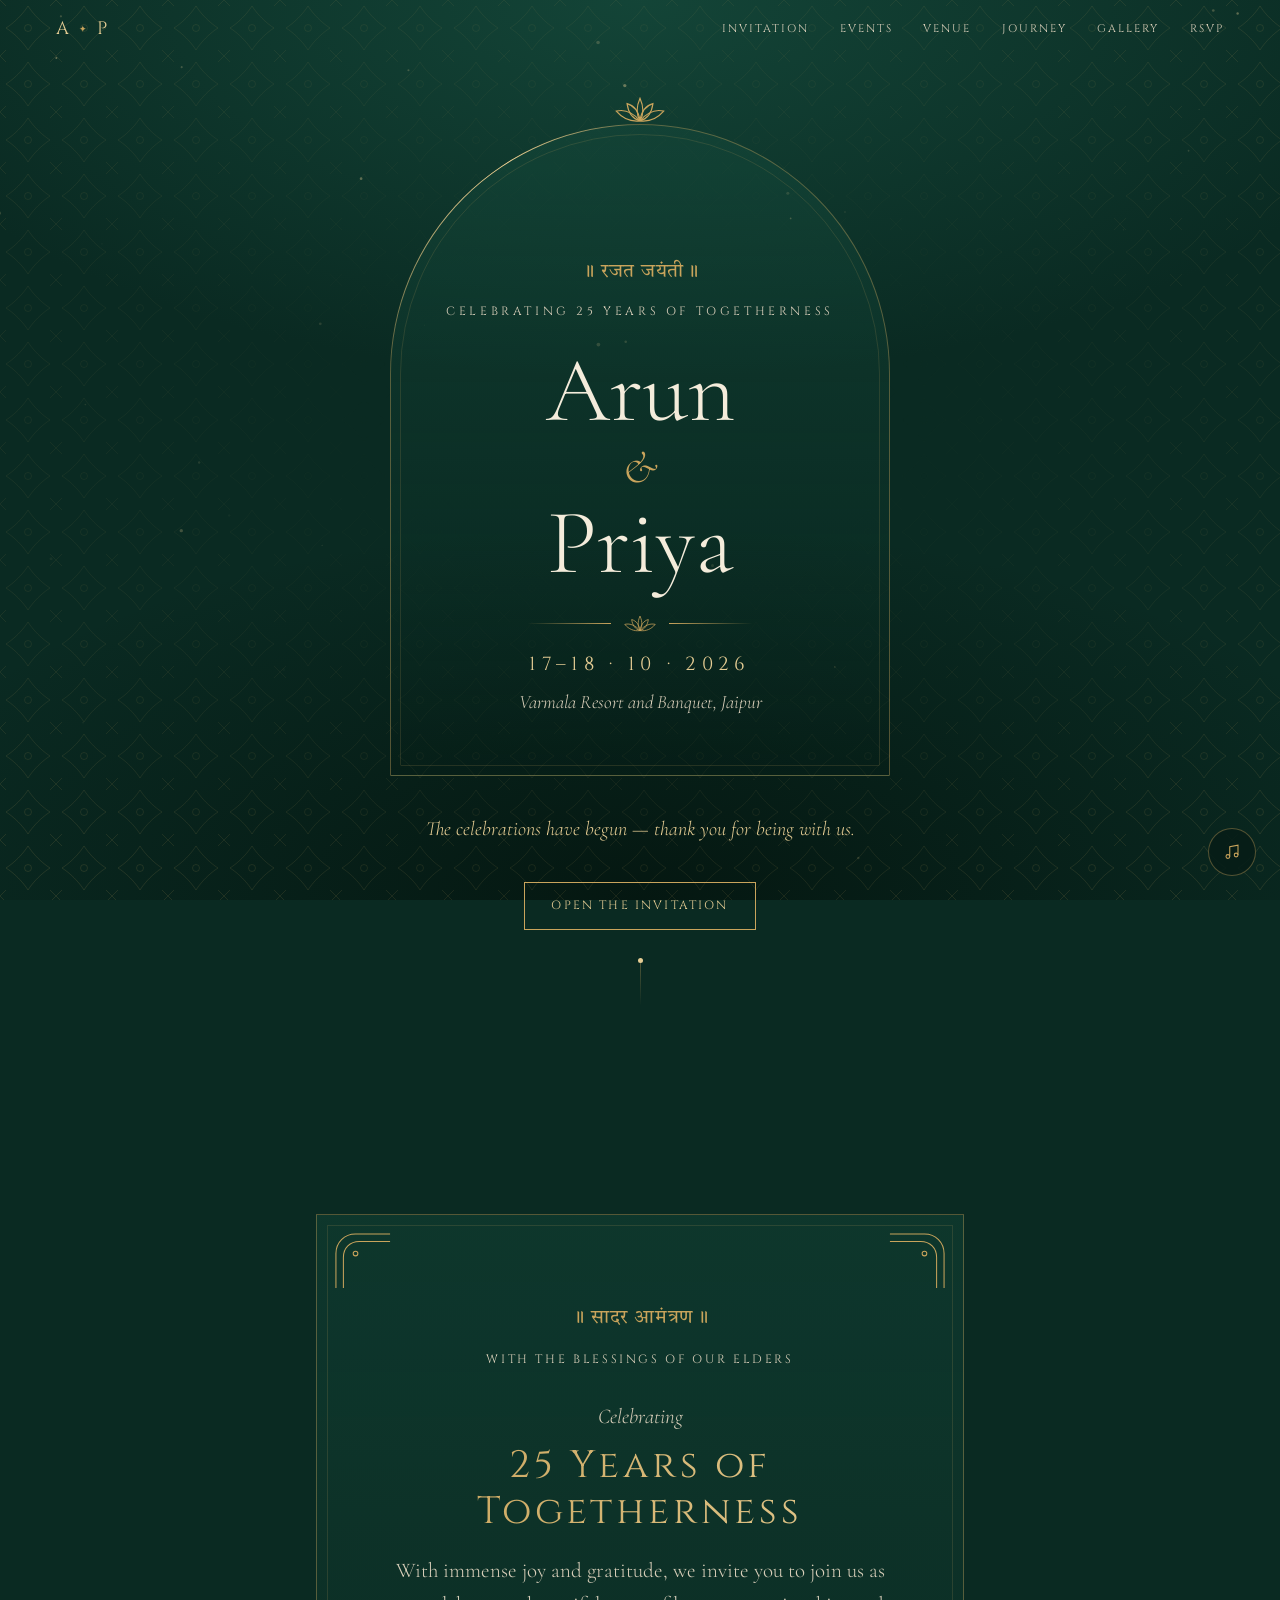
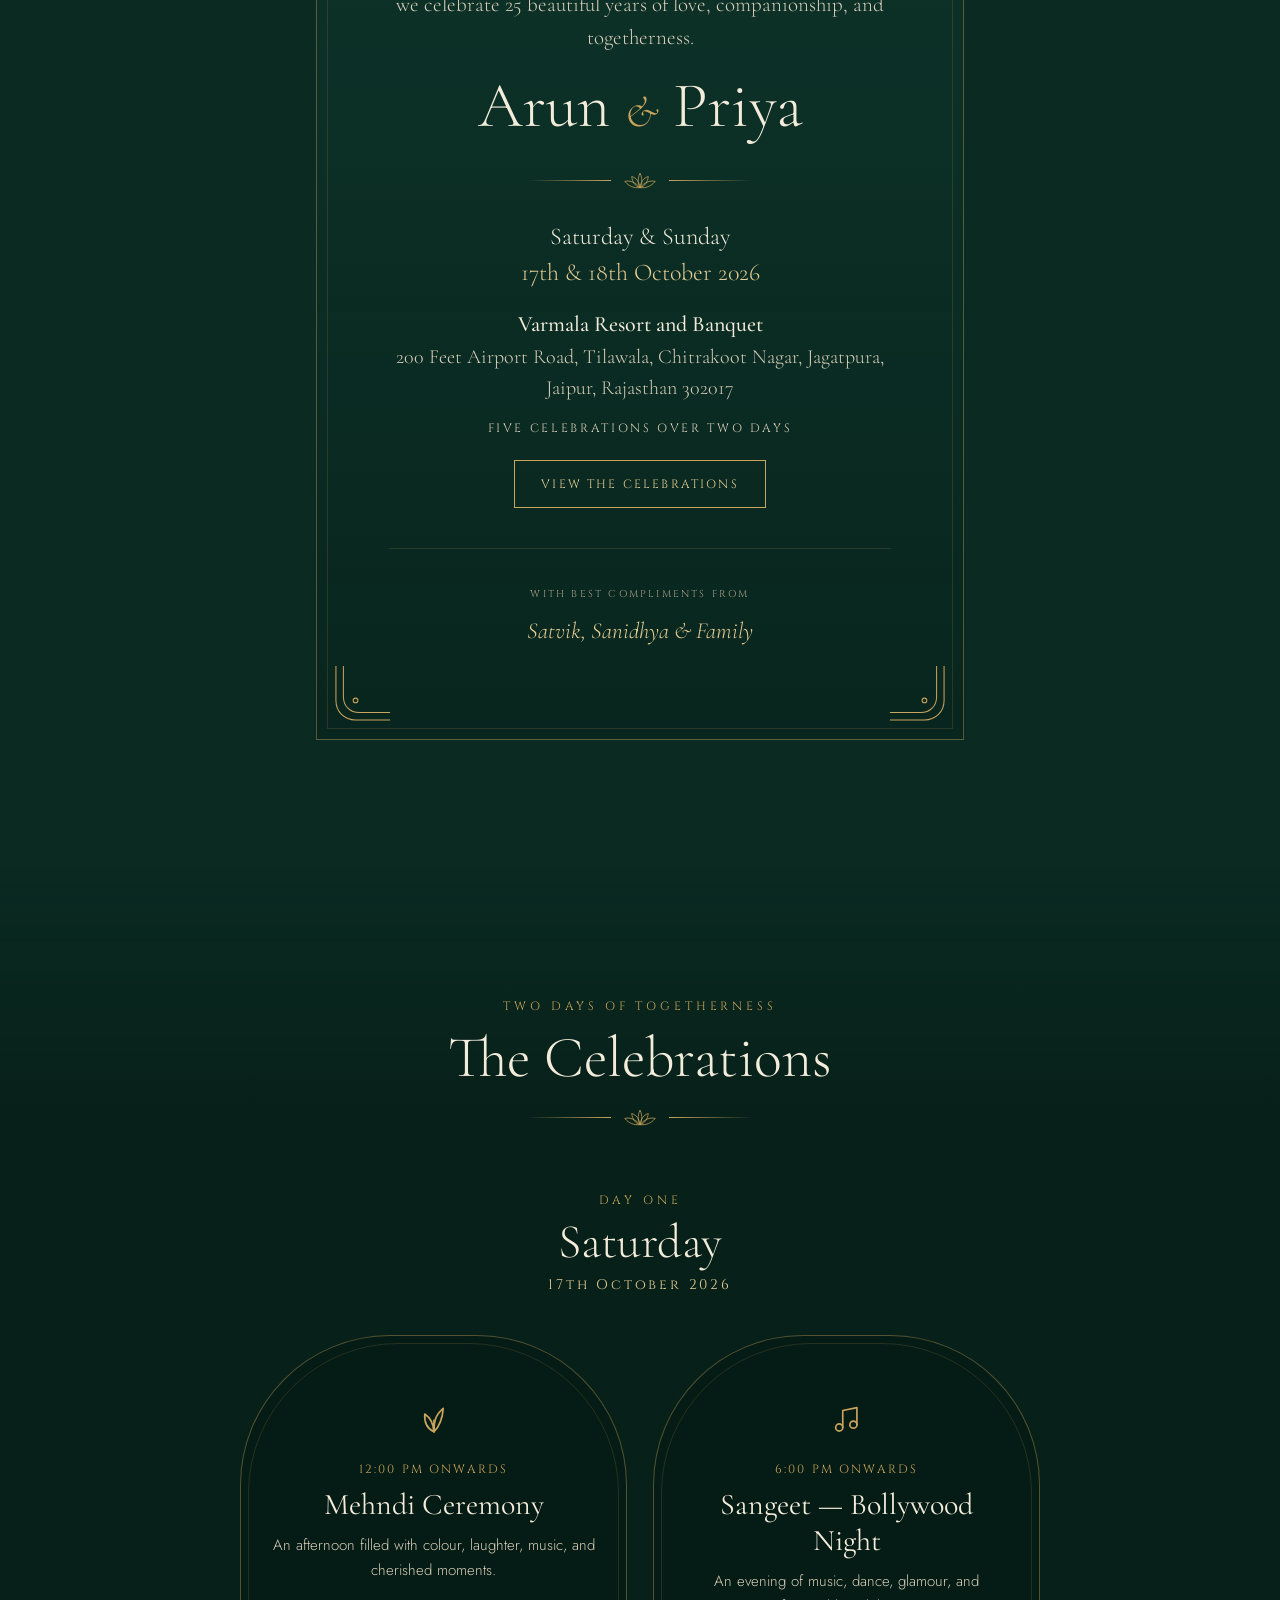
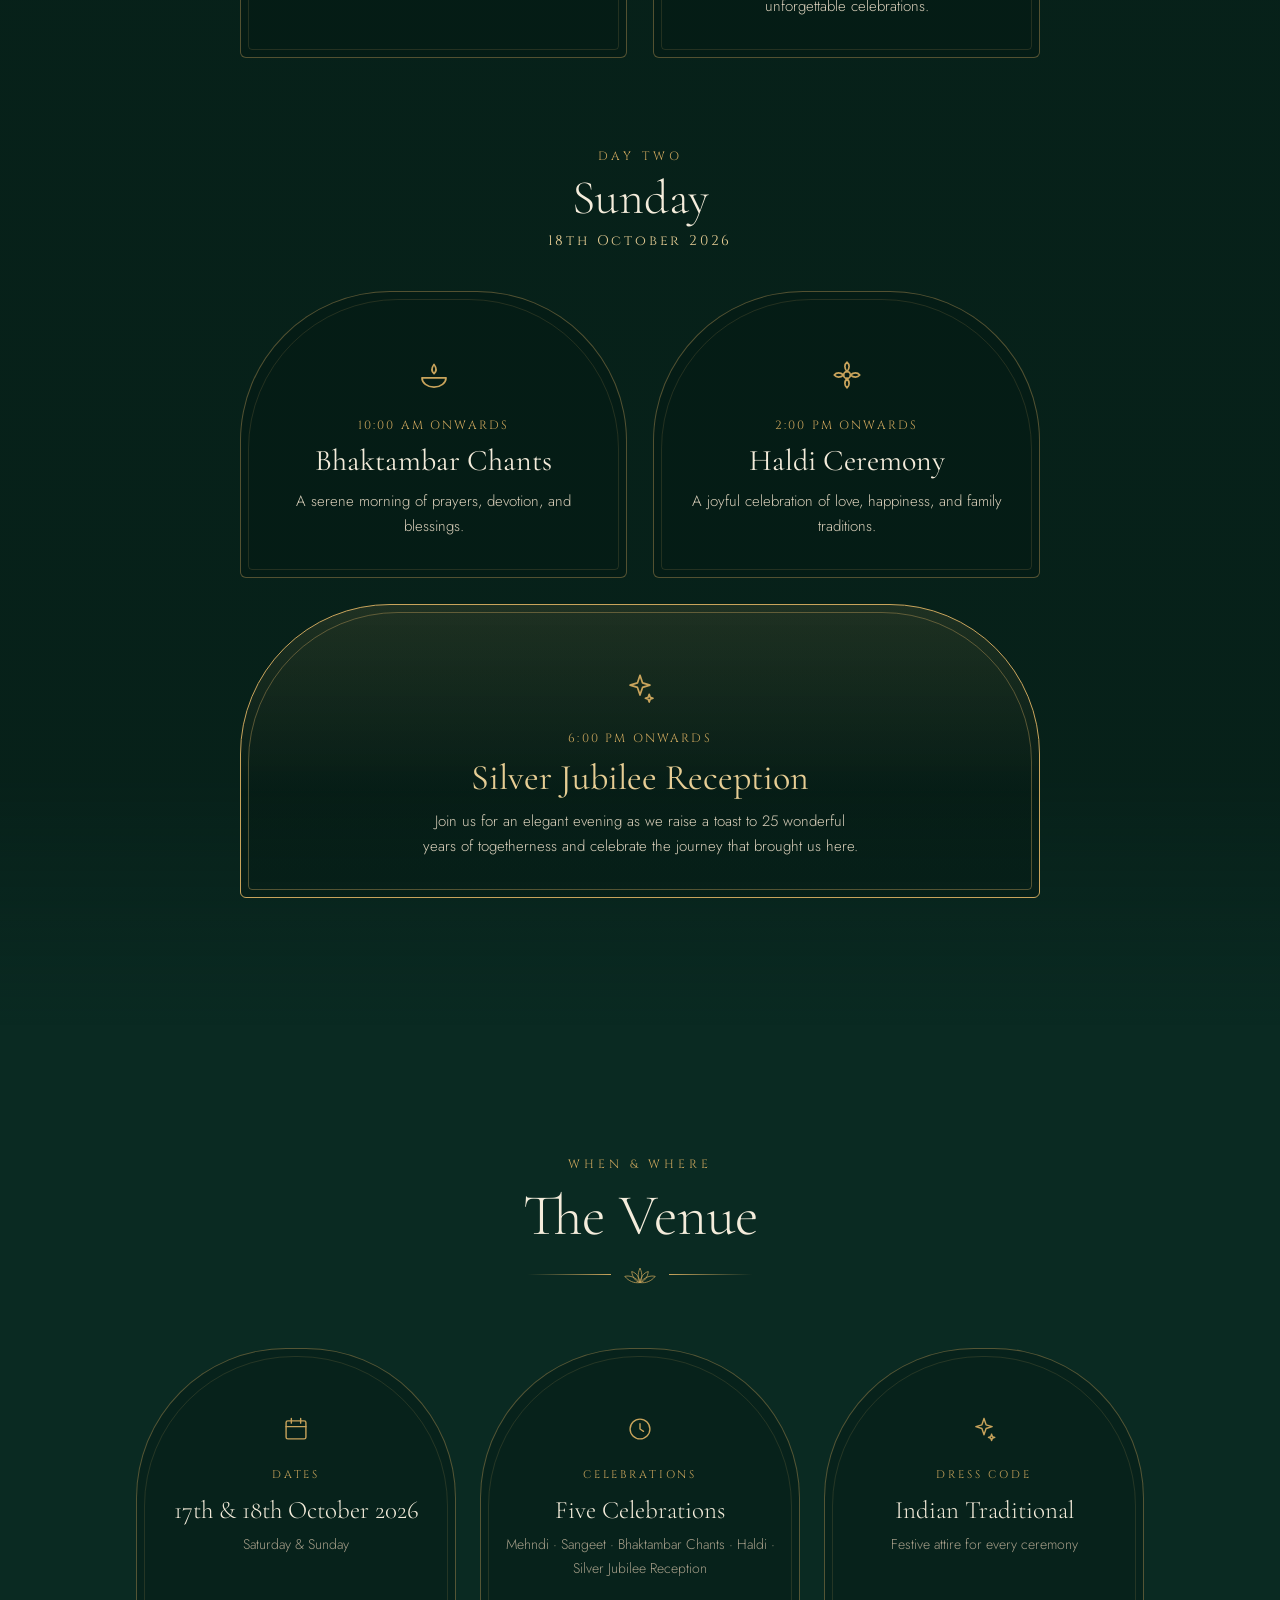
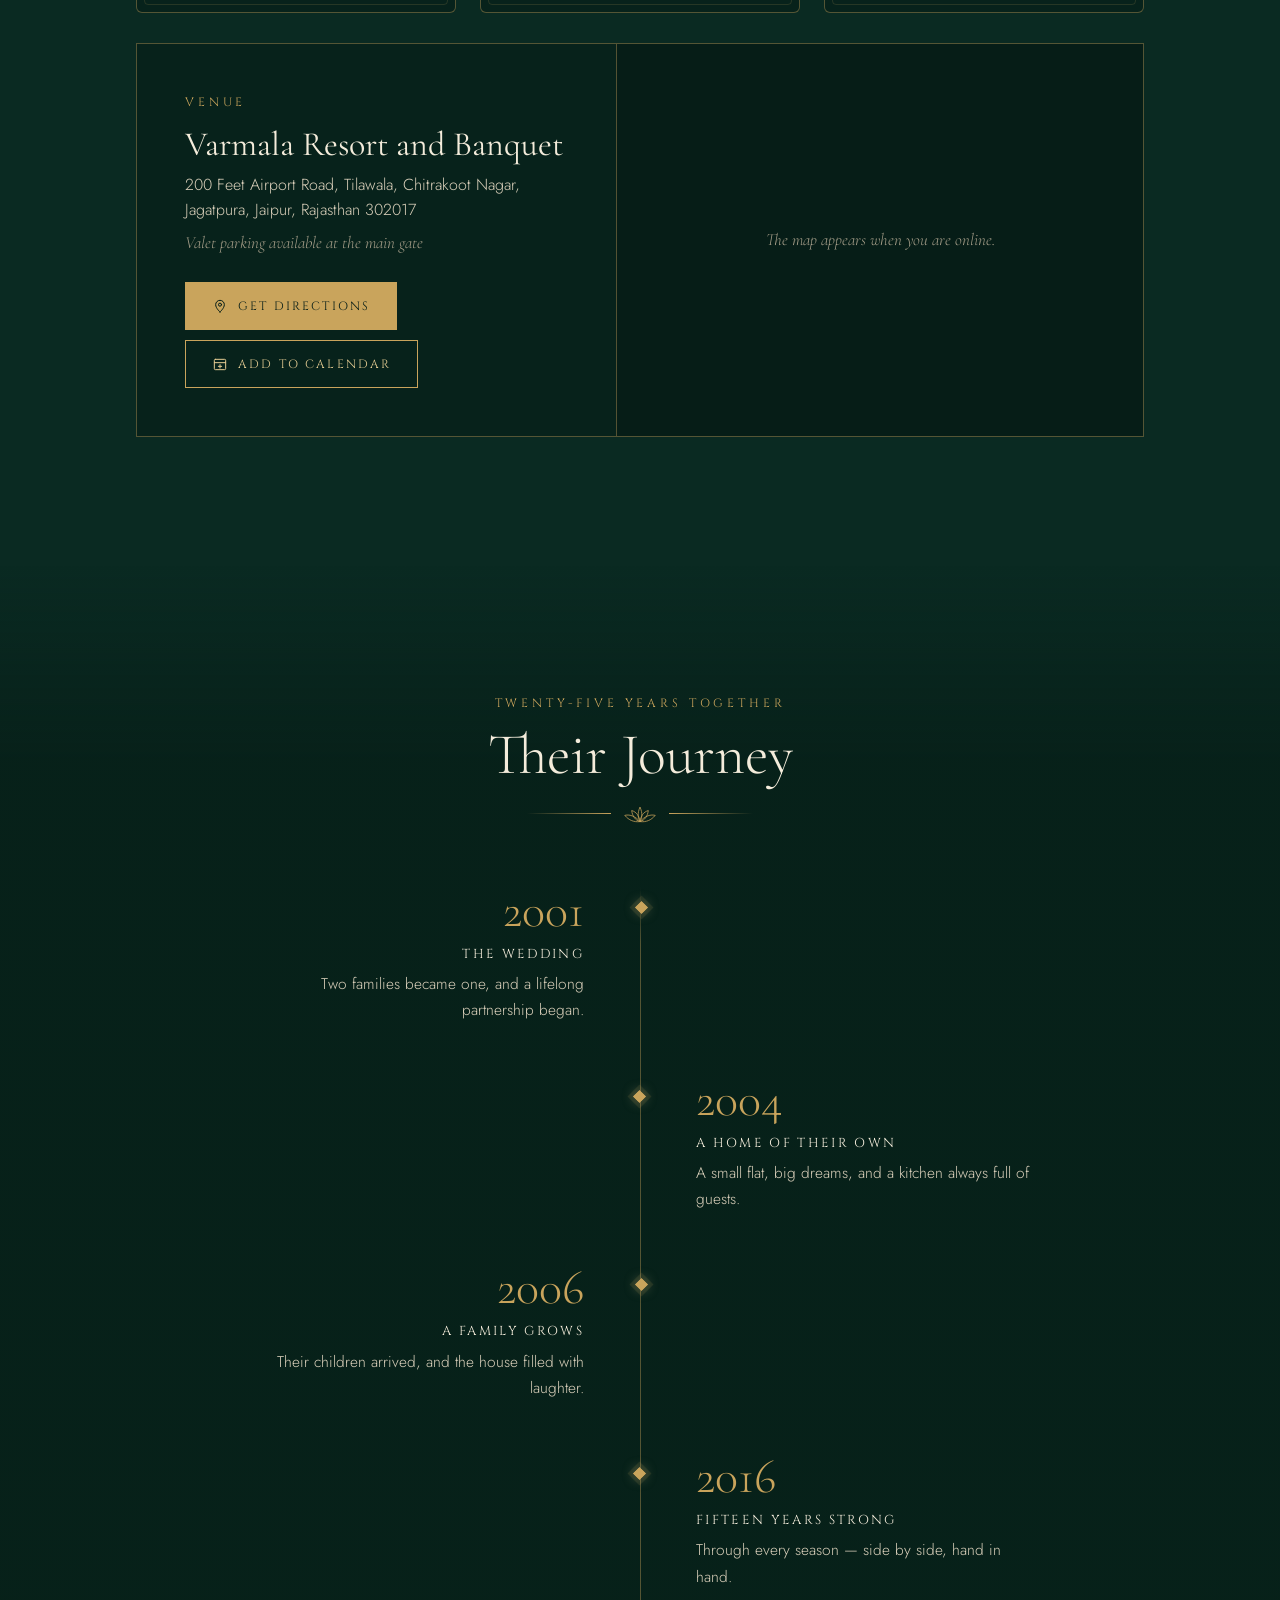
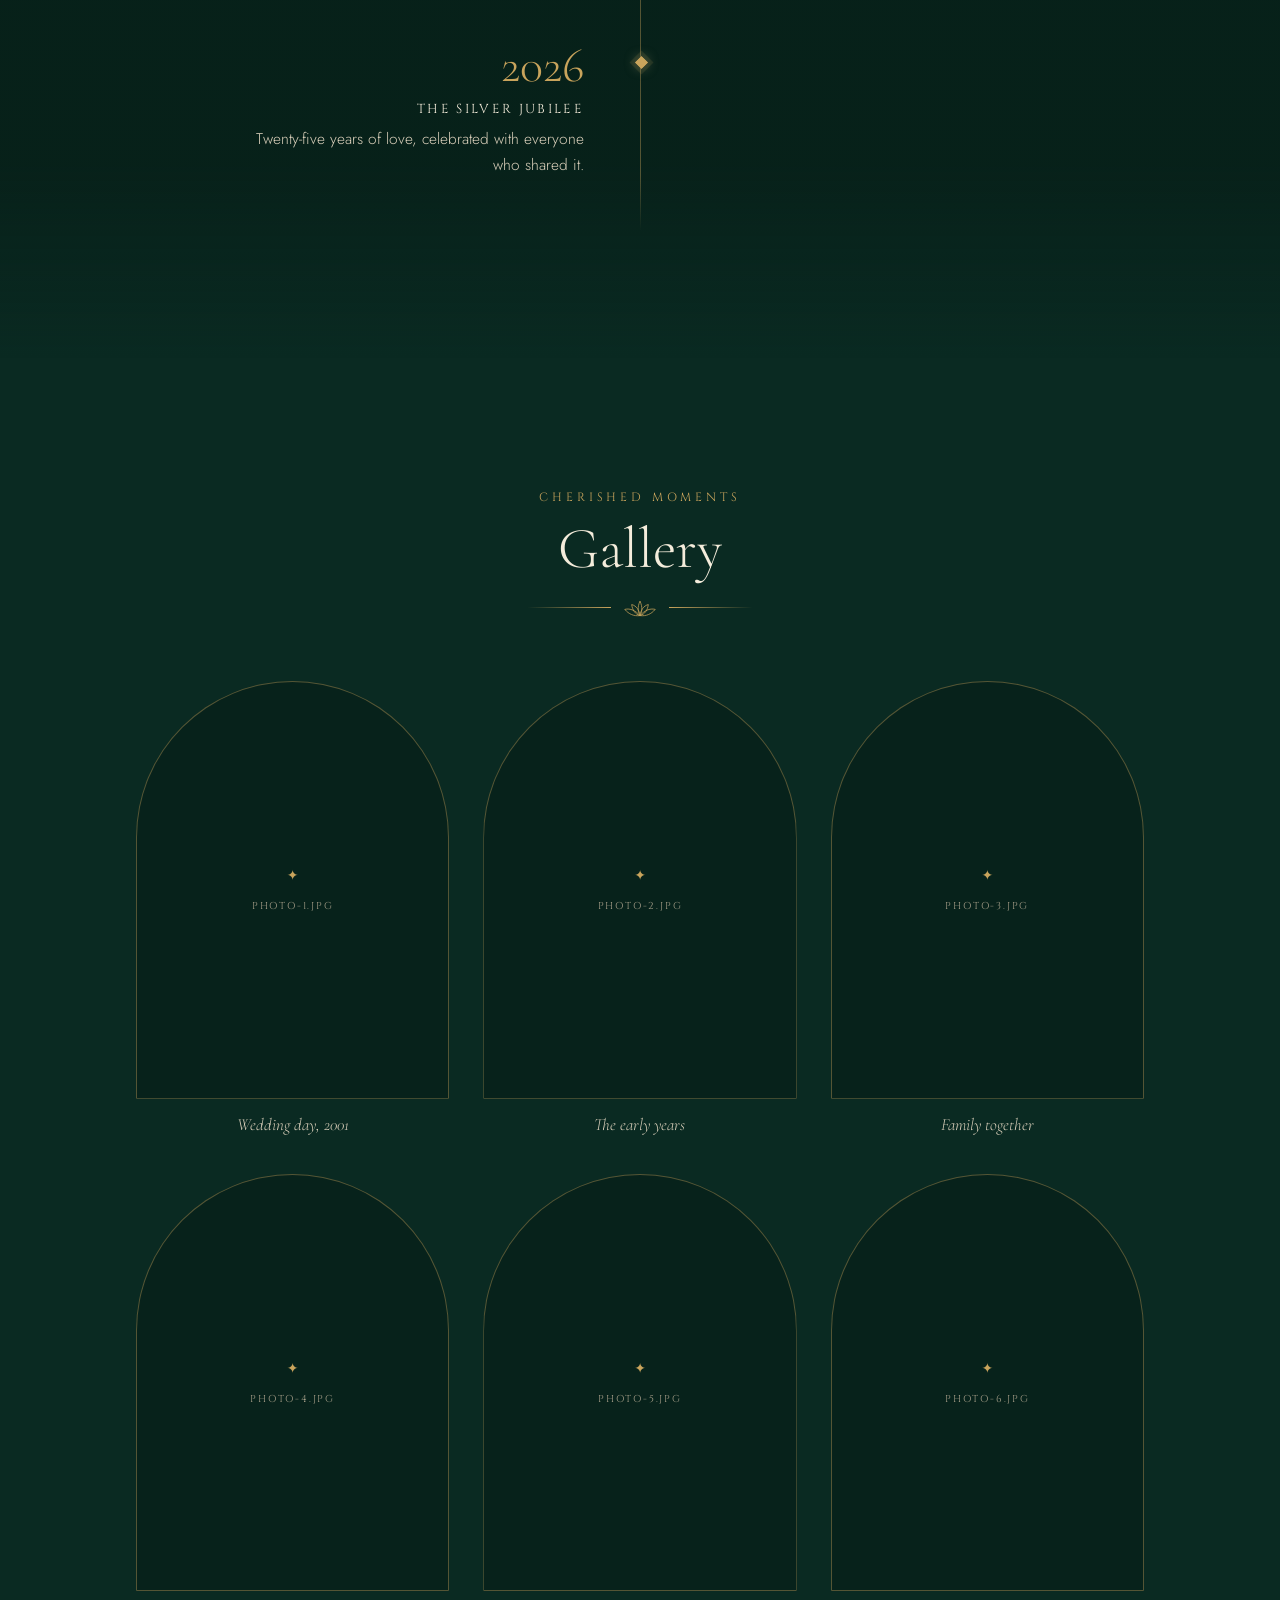
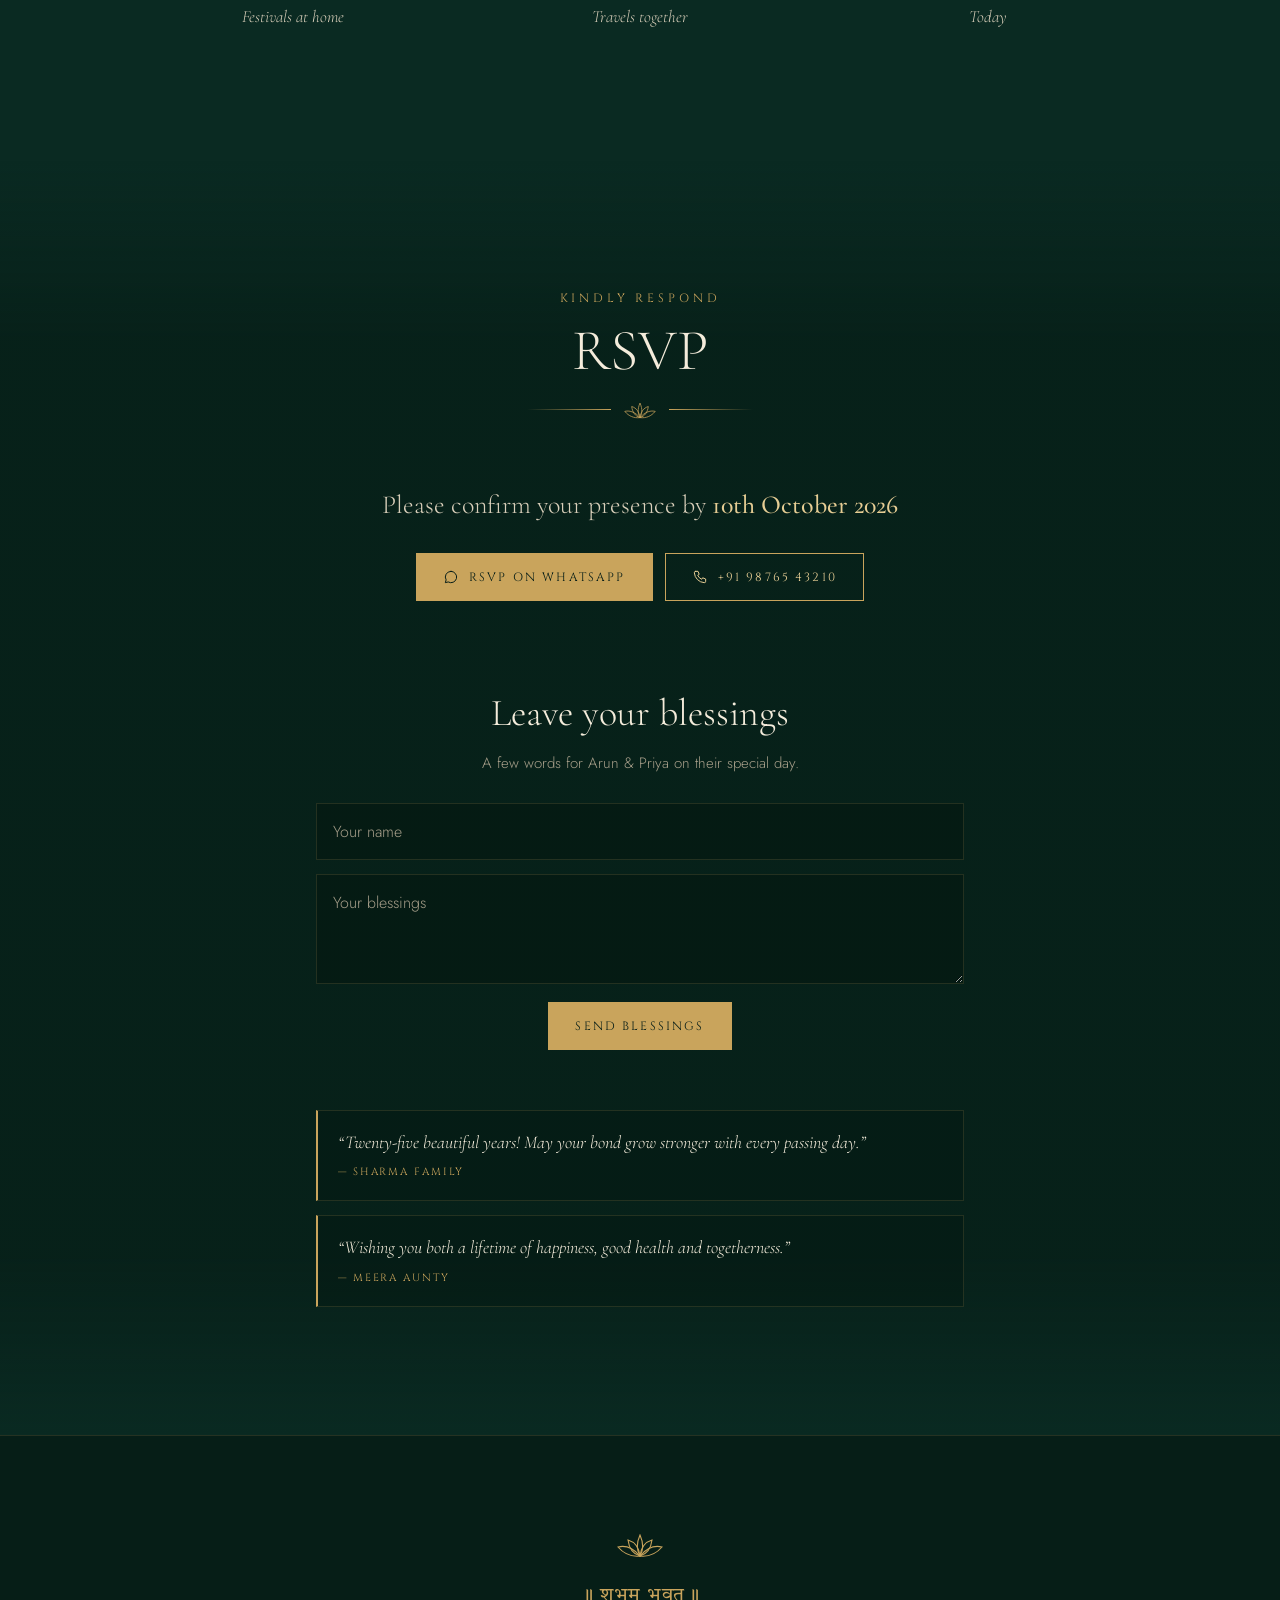
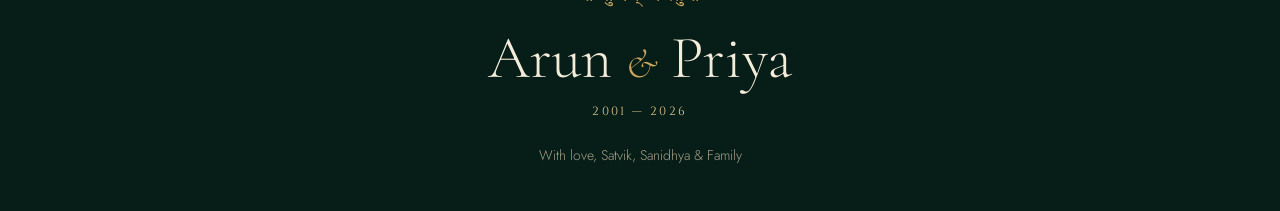
==== index.html @ eacef584 "Initial Commit" ====
<!DOCTYPE html>
<html lang="en" class="no-js">
<head>
<meta charset="UTF-8" />
<script>document.documentElement.classList.replace('no-js', 'js');</script>
<meta name="viewport" content="width=device-width, initial-scale=1, viewport-fit=cover" />
<title>Arun &amp; Priya · Silver Jubilee</title>
<meta name="description" content="Celebrating 25 years of togetherness — Arun &amp; Priya invite you to their Silver Jubilee celebrations on 17th &amp; 18th October 2026 at Varmala Resort and Banquet, Jaipur." />
<meta name="theme-color" content="#0A2A22" />
<meta property="og:title" content="Arun &amp; Priya · Silver Jubilee" />
<meta property="og:description" content="Celebrating 25 Years of Togetherness · 17th &amp; 18th October 2026 · Varmala Resort and Banquet, Jaipur" />

<link rel="preconnect" href="https://fonts.googleapis.com" />
<link rel="preconnect" href="https://fonts.gstatic.com" crossorigin />
<link href="https://fonts.googleapis.com/css2?family=Cinzel:wght@400;500&family=Cormorant+Garamond:ital,wght@0,300;0,400;0,500;1,300;1,400&family=Jost:wght@300;400&family=Tiro+Devanagari+Hindi&display=swap" rel="stylesheet" />
<link rel="stylesheet" href="css/styles.css" />
<link rel="icon" href="favicon.svg" type="image/svg+xml" />
</head>

<body>

<!-- Reusable ornaments -->
<svg width="0" height="0" style="position:absolute" aria-hidden="true">
  <!-- pathLength="1" lets CSS "draw" these strokes in -->
  <symbol id="lotus" viewBox="0 0 48 26">
    <path pathLength="1" d="M24 24C21 19 20 12 24 3c4 9 3 16 0 21z"/>
    <path pathLength="1" d="M24 24c-7-2-11-8-12-16 7 2 11 8 12 16z"/>
    <path pathLength="1" d="M24 24c7-2 11-8 12-16-7 2-11 8-12 16z"/>
    <path pathLength="1" d="M24 24c-9 1-16-2-22-9 8-2 16 2 22 9z"/>
    <path pathLength="1" d="M24 24c9 1 16-2 22-9-8-2-16 2-22 9z"/>
  </symbol>
  <symbol id="corner" viewBox="0 0 60 60">
    <path pathLength="1" d="M1 59V22C1 10 10 1 22 1h37"/>
    <path pathLength="1" d="M9 59V26c0-10 7-17 17-17h33"/>
    <circle pathLength="1" cx="22" cy="22" r="2.5"/>
  </symbol>
</svg>

<!-- Opening: the palace arch draws itself, then lifts away -->
<div class="intro" id="intro" aria-hidden="true">
  <div class="intro__inner">
    <svg class="intro__arch" viewBox="0 0 200 260">
      <path pathLength="1" d="M20 258V110a80 80 0 0 1 160 0v148"/>
      <path pathLength="1" d="M34 258V112a66 66 0 0 1 132 0v146"/>
    </svg>
    <div class="intro__content">
      <svg class="intro__lotus"><use href="#lotus"/></svg>
      <p class="intro__mark"><span data-bind="initial1">A</span><i>&#10022;</i><span data-bind="initial2">P</span></p>
      <p class="intro__line">Silver Jubilee</p>
    </div>
  </div>
</div>

<!-- Slow-rising gold dust -->
<canvas class="dust" id="dust" aria-hidden="true"></canvas>

<!-- Navigation -->
<header class="nav" id="nav">
  <a class="nav__mark" href="#top" aria-label="Back to top">
    <span data-bind="initial1">A</span><i>&#10022;</i><span data-bind="initial2">P</span>
  </a>

  <button class="nav__toggle" id="navToggle" aria-expanded="false" aria-controls="navMenu" aria-label="Menu">
    <span></span><span></span>
  </button>

  <nav class="nav__menu" id="navMenu" aria-label="Sections">
    <a href="#invitation">Invitation</a>
    <a href="#events">Events</a>
    <a href="#details">Venue</a>
    <a href="#journey">Journey</a>
    <a href="#gallery">Gallery</a>
    <a href="#rsvp">RSVP</a>
  </nav>
</header>

<main id="top">

  <!-- ═══ Hero ═══ -->
  <section class="hero">
    <div class="arch hero__arch">
      <svg class="arch__finial" aria-hidden="true"><use href="#lotus"/></svg>

      <p class="deva rise" style="--d:.55s">॥ रजत जयंती ॥</p>
      <p class="hero__kicker rise" style="--d:.7s">Celebrating 25 years of togetherness</p>

      <h1 class="hero__names" id="heroNames">
        <span class="hero__name" data-bind="partner1">Arun</span>
        <em class="rise" style="--d:1.15s">&amp;</em>
        <span class="hero__name" data-bind="partner2">Priya</span>
      </h1>

      <div class="orn hero__orn" aria-hidden="true"><i></i><svg><use href="#lotus"/></svg><i></i></div>

      <p class="hero__date rise" style="--d:1.75s" data-bind="dateShort">17–18 · 10 · 2026</p>
      <p class="hero__venue rise" style="--d:1.9s"><span data-bind="venue">Varmala Resort and Banquet</span>, <span data-bind="city">Jaipur</span></p>
    </div>

    <div class="countdown rise" style="--d:2.05s" id="countdown">
      <p class="countdown__label">The celebrations begin in</p>
      <div class="countdown__grid" role="timer">
        <div class="countdown__cell"><b data-cd="days">0</b><small>Days</small></div>
        <div class="countdown__cell"><b data-cd="hours">00</b><small>Hours</small></div>
        <div class="countdown__cell"><b data-cd="minutes">00</b><small>Minutes</small></div>
        <div class="countdown__cell"><b data-cd="seconds">00</b><small>Seconds</small></div>
      </div>
    </div>
    <p class="countdown__done" id="countdownDone" hidden>The celebrations have begun &mdash; thank you for being with us.</p>

    <a class="btn btn--glow rise" style="--d:2.2s" href="#invitation">Open the invitation</a>

    <a class="scrollcue rise" style="--d:2.5s" href="#invitation" aria-label="Scroll down"><span></span></a>
  </section>

  <!-- ═══ Invitation ═══ -->
  <section class="section" id="invitation">
    <div class="wrap wrap--narrow">
      <article class="invite reveal">
        <svg class="corner corner--tl" aria-hidden="true"><use href="#corner"/></svg>
        <svg class="corner corner--tr" aria-hidden="true"><use href="#corner"/></svg>
        <svg class="corner corner--bl" aria-hidden="true"><use href="#corner"/></svg>
        <svg class="corner corner--br" aria-hidden="true"><use href="#corner"/></svg>

        <p class="deva">॥ सादर आमंत्रण ॥</p>
        <p class="invite__small">With the blessings of our elders</p>

        <p class="invite__lead">Celebrating</p>
        <h2 class="invite__title">25 Years of Togetherness</h2>
        <p class="invite__message">
          With immense joy and gratitude, we invite you to join us as we celebrate
          25 beautiful years of love, companionship, and togetherness.
        </p>

        <p class="invite__names">
          <span data-bind="partner1">Arun</span> <em>&amp;</em> <span data-bind="partner2">Priya</span>
        </p>

        <div class="orn" aria-hidden="true"><i></i><svg><use href="#lotus"/></svg><i></i></div>

        <p class="invite__when">
          <span data-bind="daysText">Saturday &amp; Sunday</span><br />
          <span class="invite__time" data-bind="dateText">17th &amp; 18th October 2026</span>
        </p>

        <p class="invite__where">
          <strong data-bind="venue">Varmala Resort and Banquet</strong><br />
          <span data-bind="address">200 Feet Airport Road, Tilawala, Chitrakoot Nagar, Jagatpura, Jaipur, Rajasthan 302017</span>
        </p>

        <p class="invite__small" data-bind="eventsSummary">Five celebrations over two days</p>
        <a class="btn invite__cta" href="#events">View the celebrations</a>

        <div class="invite__hosts">
          <small>With best compliments from</small>
          <p data-bind="hosts">Satvik, Sanidhya &amp; Family</p>
        </div>
      </article>
    </div>
  </section>

  <!-- ═══ The celebrations (built from the "days" list in js/config.js) ═══ -->
  <section class="section section--alt" id="events">
    <div class="wrap">
      <header class="heading reveal">
        <p class="eyebrow">Two days of togetherness</p>
        <h2>The Celebrations</h2>
        <div class="orn" aria-hidden="true"><i></i><svg><use href="#lotus"/></svg><i></i></div>
      </header>

      <div class="days" id="days"></div>
    </div>
  </section>

  <!-- ═══ When & where ═══ -->
  <section class="section" id="details">
    <div class="wrap">
      <header class="heading reveal">
        <p class="eyebrow">When &amp; Where</p>
        <h2>The Venue</h2>
        <div class="orn" aria-hidden="true"><i></i><svg><use href="#lotus"/></svg><i></i></div>
      </header>

      <div class="details">
        <div class="dcard reveal">
          <svg class="dcard__icon" viewBox="0 0 24 24" aria-hidden="true"><rect x="3.5" y="5" width="17" height="15.5" rx="1.5"/><path d="M3.5 10h17M8 3v4M16 3v4"/></svg>
          <h3>Dates</h3>
          <p class="dcard__value" data-bind="dateText">17th &amp; 18th October 2026</p>
          <p class="dcard__note" data-bind="daysText">Saturday &amp; Sunday</p>
        </div>

        <div class="dcard reveal">
          <svg class="dcard__icon" viewBox="0 0 24 24" aria-hidden="true"><circle cx="12" cy="12" r="8.5"/><path d="M12 7.5V12l3 2"/></svg>
          <h3>Celebrations</h3>
          <p class="dcard__value" data-bind="eventsCount">Five Celebrations</p>
          <p class="dcard__note" data-bind="eventsList">Mehndi · Sangeet · Bhaktambar Chants · Haldi · Silver Jubilee Reception</p>
        </div>

        <div class="dcard reveal">
          <svg class="dcard__icon" viewBox="0 0 24 24" aria-hidden="true"><path d="M12 3l1.8 5.4L19 10l-5.2 1.6L12 17l-1.8-5.4L5 10l5.2-1.6z"/><path d="M18.5 16.5l.7 2 2 .7-2 .7-.7 2-.7-2-2-.7 2-.7z"/></svg>
          <h3>Dress Code</h3>
          <p class="dcard__value" data-bind="dressCode">Indian Traditional</p>
          <p class="dcard__note" data-bind="dressNote">Sarees, lehengas, kurtas &amp; sherwanis</p>
        </div>
      </div>

      <!-- Location -->
      <div class="venue reveal">
        <div class="venue__info">
          <p class="eyebrow">Venue</p>
          <h3 data-bind="venue">Varmala Resort and Banquet</h3>
          <address class="venue__addr" data-bind="address">200 Feet Airport Road, Tilawala, Chitrakoot Nagar, Jagatpura, Jaipur, Rajasthan 302017</address>
          <p class="venue__note" data-bind="venueNote">Valet parking available at the main gate</p>

          <div class="venue__actions">
            <a class="btn btn--gold" id="mapsLink" href="#" target="_blank" rel="noopener">
              <svg viewBox="0 0 24 24" aria-hidden="true"><path d="M12 21s6.5-5.6 6.5-11a6.5 6.5 0 1 0-13 0c0 5.4 6.5 11 6.5 11z"/><circle cx="12" cy="10" r="2.3"/></svg>
              Get directions
            </a>
            <button class="btn" type="button" id="calBtn">
              <svg viewBox="0 0 24 24" aria-hidden="true"><rect x="3.5" y="5" width="17" height="15.5" rx="1.5"/><path d="M3.5 10h17M12 13v5M9.5 15.5h5"/></svg>
              Add to calendar
            </button>
          </div>
        </div>

        <div class="venue__map">
          <p class="venue__offline">The map appears when you are online.</p>
          <iframe id="mapFrame" title="Map of the venue" loading="lazy" referrerpolicy="no-referrer-when-downgrade"></iframe>
        </div>
      </div>
    </div>
  </section>

  <!-- ═══ Journey ═══ -->
  <section class="section section--alt" id="journey">
    <div class="wrap">
      <header class="heading reveal">
        <p class="eyebrow">Twenty-five years together</p>
        <h2>Their Journey</h2>
        <div class="orn" aria-hidden="true"><i></i><svg><use href="#lotus"/></svg><i></i></div>
      </header>

      <div class="journey">
        <article class="moment reveal">
          <span class="moment__year">2001</span>
          <h3>The Wedding</h3>
          <p>Two families became one, and a lifelong partnership began.</p>
        </article>
        <article class="moment reveal">
          <span class="moment__year">2004</span>
          <h3>A Home of Their Own</h3>
          <p>A small flat, big dreams, and a kitchen always full of guests.</p>
        </article>
        <article class="moment reveal">
          <span class="moment__year">2006</span>
          <h3>A Family Grows</h3>
          <p>Their children arrived, and the house filled with laughter.</p>
        </article>
        <article class="moment reveal">
          <span class="moment__year">2016</span>
          <h3>Fifteen Years Strong</h3>
          <p>Through every season &mdash; side by side, hand in hand.</p>
        </article>
        <article class="moment reveal">
          <span class="moment__year">2026</span>
          <h3>The Silver Jubilee</h3>
          <p>Twenty-five years of love, celebrated with everyone who shared it.</p>
        </article>
      </div>
    </div>
  </section>

  <!-- ═══ Gallery ═══ -->
  <section class="section" id="gallery">
    <div class="wrap">
      <header class="heading reveal">
        <p class="eyebrow">Cherished moments</p>
        <h2>Gallery</h2>
        <div class="orn" aria-hidden="true"><i></i><svg><use href="#lotus"/></svg><i></i></div>
      </header>

      <div class="gallery">
        <figure class="frame reveal"><div class="frame__img"><img src="images/photo-1.jpg" alt="Wedding day, 2001" loading="lazy" /></div><figcaption>Wedding day, 2001</figcaption></figure>
        <figure class="frame reveal"><div class="frame__img"><img src="images/photo-2.jpg" alt="The early years" loading="lazy" /></div><figcaption>The early years</figcaption></figure>
        <figure class="frame reveal"><div class="frame__img"><img src="images/photo-3.jpg" alt="Family together" loading="lazy" /></div><figcaption>Family together</figcaption></figure>
        <figure class="frame reveal"><div class="frame__img"><img src="images/photo-4.jpg" alt="Festivals at home" loading="lazy" /></div><figcaption>Festivals at home</figcaption></figure>
        <figure class="frame reveal"><div class="frame__img"><img src="images/photo-5.jpg" alt="Travels together" loading="lazy" /></div><figcaption>Travels together</figcaption></figure>
        <figure class="frame reveal"><div class="frame__img"><img src="images/photo-6.jpg" alt="Today" loading="lazy" /></div><figcaption>Today</figcaption></figure>
      </div>
    </div>
  </section>

  <!-- ═══ RSVP & blessings ═══ -->
  <section class="section section--alt" id="rsvp">
    <div class="wrap wrap--narrow rsvp">
      <header class="heading reveal">
        <p class="eyebrow">Kindly respond</p>
        <h2>RSVP</h2>
        <div class="orn" aria-hidden="true"><i></i><svg><use href="#lotus"/></svg><i></i></div>
      </header>

      <p class="rsvp__text reveal">Please confirm your presence by <strong data-bind="rsvpBy">17 September 2026</strong></p>

      <div class="rsvp__actions reveal">
        <a class="btn btn--gold" id="waLink" href="#" target="_blank" rel="noopener">
          <svg viewBox="0 0 24 24" aria-hidden="true"><path d="M12 3.5a8.5 8.5 0 0 0-7.3 12.8L3.5 20.5l4.3-1.1A8.5 8.5 0 1 0 12 3.5z"/></svg>
          RSVP on WhatsApp
        </a>
        <a class="btn" id="telLink" href="#">
          <svg viewBox="0 0 24 24" aria-hidden="true"><path d="M5.5 3.5h3.5l1.8 4.5-2.2 1.4a11 11 0 0 0 6 6l1.4-2.2 4.5 1.8V18.5a2 2 0 0 1-2.1 2A16 16 0 0 1 3.5 5.6a2 2 0 0 1 2-2.1z"/></svg>
          <span data-bind="phone">+91 98765 43210</span>
        </a>
      </div>

      <div class="blessings reveal">
        <h3>Leave your blessings</h3>
        <p>A few words for Arun &amp; Priya on their special day.</p>

        <form class="wishform" id="wishForm" novalidate>
          <label class="sr" for="wishName">Your name</label>
          <input id="wishName" name="name" type="text" maxlength="40" placeholder="Your name" required />
          <label class="sr" for="wishText">Your message</label>
          <textarea id="wishText" name="message" maxlength="300" placeholder="Your blessings" required></textarea>
          <button class="btn btn--gold" type="submit">Send blessings</button>
          <p class="wishform__msg" id="wishMsg" role="status"></p>
        </form>

        <div class="wishes" id="wishList" aria-live="polite"></div>
      </div>
    </div>
  </section>
</main>

<!-- ═══ Footer ═══ -->
<footer class="footer">
  <svg class="footer__lotus" aria-hidden="true"><use href="#lotus"/></svg>
  <p class="deva">॥ शुभम् भवतु ॥</p>
  <p class="footer__names"><span data-bind="partner1">Arun</span> <em>&amp;</em> <span data-bind="partner2">Priya</span></p>
  <p class="footer__date"><span data-bind="weddingYear">2001</span> &mdash; <span data-bind="jubileeYear">2026</span></p>
  <p class="footer__note">With love, <span data-bind="hosts">Satvik, Sanidhya &amp; Family</span></p>
</footer>

<!-- Background music (plays only if images/song.mp3 exists) -->
<button class="music" id="musicBtn" aria-pressed="false" aria-label="Play music">
  <svg viewBox="0 0 24 24" aria-hidden="true"><path d="M9 18V5l11-2v13"/><circle cx="6.5" cy="18" r="2.5"/><circle cx="17.5" cy="16" r="2.5"/></svg>
</button>
<audio id="audio" src="images/song.mp3" loop preload="metadata"></audio>

<!-- Photo viewer -->
<div class="lightbox" id="lightbox" role="dialog" aria-modal="true" aria-label="Photo viewer" hidden>
  <button class="lightbox__btn lightbox__close" id="lbClose" aria-label="Close">&times;</button>
  <button class="lightbox__btn lightbox__prev" id="lbPrev" aria-label="Previous photo">&#8249;</button>
  <figure>
    <img id="lbImg" src="" alt="" />
    <figcaption id="lbCap"></figcaption>
  </figure>
  <button class="lightbox__btn lightbox__next" id="lbNext" aria-label="Next photo">&#8250;</button>
</div>

<script src="js/config.js"></script>
<script src="js/main.js"></script>
</body>
</html>
---- css/styles.css ----
/* ============================================================
   Silver Jubilee invitation — Royal Palace theme
   Deep emerald, antique gold line-work, ivory type
   ============================================================ */

:root{
  --em-950:#04150F;
  --em-900:#061D17;
  --em-800:#0A2A22;
  --em-700:#0E3A2F;
  --em-600:#15493B;

  --gold:#C9A45C;
  --gold-lt:#E6CD94;
  --gold-dk:#9A7838;

  --ivory:#F4ECDB;
  --ivory-2:#D9CFBA;
  --muted:#A79F8A;

  --line:rgba(201,164,92,.40);
  --line-soft:rgba(201,164,92,.16);
  --panel:rgba(4,21,15,.34);

  --display:"Cormorant Garamond",Georgia,"Times New Roman",serif;
  --caps:"Cinzel","Cormorant Garamond",Georgia,serif;
  --body:"Jost","Segoe UI",system-ui,sans-serif;
  --deva:"Tiro Devanagari Hindi","Nirmala UI","Noto Serif Devanagari",serif;

  --gutter:clamp(18px,5vw,56px);
  --ease:cubic-bezier(.22,.61,.36,1);
  --arch:999px 999px 6px 6px;
}

*,*::before,*::after{box-sizing:border-box}
[hidden]{display:none !important}

html{scroll-behavior:smooth;-webkit-text-size-adjust:100%}

body{
  margin:0;
  background:var(--em-800);
  color:var(--ivory);
  font-family:var(--body);
  font-weight:300;
  font-size:clamp(15px,.35vw + 14px,17px);
  line-height:1.7;
  overflow-x:hidden;
  -webkit-font-smoothing:antialiased;
}

/* soft light from above, deeper shade below */
body::before{
  content:"";position:fixed;inset:0;z-index:-2;pointer-events:none;
  background:
    radial-gradient(ellipse 90% 60% at 50% 0%,rgba(21,73,59,.85),transparent 70%),
    radial-gradient(ellipse 90% 60% at 50% 100%,rgba(4,21,15,.9),transparent 70%),
    var(--em-800);
}
/* jaali lattice, faint at the centre and clearer toward the edges */
body::after{
  content:"";position:fixed;inset:0;z-index:-1;pointer-events:none;
  background-image:url("data:image/svg+xml,%3Csvg xmlns='http://www.w3.org/2000/svg' width='56' height='56' viewBox='0 0 56 56'%3E%3Cg fill='none' stroke='%23C9A45C' stroke-opacity='.2' stroke-width='.7'%3E%3Cpath d='M28 6c5 8 14 17 22 22-8 5-17 14-22 22-5-8-14-17-22-22 8-5 17-14 22-22z'/%3E%3Ccircle cx='28' cy='28' r='3.5'/%3E%3Cpath d='M0 0l6 6M56 0l-6 6M0 56l6-6M56 56l-6-6'/%3E%3C/g%3E%3C/svg%3E");
  background-size:56px 56px;
  -webkit-mask-image:radial-gradient(ellipse 75% 65% at 50% 45%,transparent 25%,#000 100%);
  mask-image:radial-gradient(ellipse 75% 65% at 50% 45%,transparent 25%,#000 100%);
}

img{max-width:100%;display:block}
h1,h2,h3,p,figure{margin:0}
a{color:inherit;text-decoration:none}
button{font:inherit;color:inherit;background:none;border:0;cursor:pointer}
::selection{background:var(--gold);color:var(--em-900)}
:focus-visible{outline:1px solid var(--gold-lt);outline-offset:4px}

.sr{position:absolute;width:1px;height:1px;overflow:hidden;clip:rect(0 0 0 0);white-space:nowrap}

/* ---------- Layout ---------- */
.wrap{max-width:1120px;margin-inline:auto;padding-inline:var(--gutter)}
.wrap--narrow{max-width:760px}

.section{position:relative;padding-block:clamp(72px,11vw,128px)}
.section--alt{
  background:linear-gradient(180deg,transparent,rgba(4,21,15,.42) 14%,rgba(4,21,15,.42) 86%,transparent);
}

/* ---------- Type & ornaments ---------- */
.deva{
  font-family:var(--deva);
  font-size:clamp(15px,3.4vw,19px);
  letter-spacing:.04em;
  color:var(--gold);
}
.eyebrow{
  font-family:var(--caps);
  font-size:clamp(10px,2.2vw,12px);
  letter-spacing:.32em;
  text-transform:uppercase;
  color:var(--gold);
}

.heading{text-align:center;margin-bottom:clamp(40px,6vw,64px)}
.heading h2{
  margin-top:10px;
  font-family:var(--display);
  font-weight:300;
  font-size:clamp(36px,7vw,58px);
  line-height:1.1;
}
.heading .orn{margin-top:18px}

.orn{display:flex;align-items:center;justify-content:center;gap:12px;color:var(--gold)}
.orn i{display:block;width:clamp(40px,12vw,84px);height:1px;background:linear-gradient(90deg,transparent,var(--gold))}
.orn i:last-child{background:linear-gradient(90deg,var(--gold),transparent)}
.orn svg{width:34px;height:18px;fill:none;stroke:currentColor;stroke-width:1.1}

/* ---------- Buttons ---------- */
.btn{
  display:inline-flex;align-items:center;justify-content:center;gap:10px;
  min-height:48px;
  padding:12px 26px;
  border:1px solid var(--gold);
  color:var(--gold-lt);
  font-family:var(--caps);
  font-size:12px;letter-spacing:.18em;text-transform:uppercase;
  transition:background .35s var(--ease),color .35s var(--ease),border-color .35s var(--ease);
}
.btn:hover{background:var(--gold);color:var(--em-900)}
.btn--gold{background:var(--gold);color:var(--em-900)}
.btn--gold:hover{background:var(--gold-lt);border-color:var(--gold-lt)}
.btn svg{width:16px;height:16px;fill:none;stroke:currentColor;stroke-width:1.5;stroke-linecap:round;stroke-linejoin:round}

/* ---------- Reveal ---------- */
/* hidden only when JS is running, so the page never gets stuck invisible */
.js .reveal{
  opacity:0;
  transform:translateY(28px);
  filter:blur(6px);
  transition:opacity 1s var(--ease),transform 1.1s var(--ease),filter 1s var(--ease);
  transition-delay:var(--stagger,0s);
}
.js .reveal.is-in{opacity:1;transform:none;filter:none}

/* ============================================================
   Navigation
   ============================================================ */
.nav{
  position:fixed;top:0;left:0;right:0;z-index:50;
  display:flex;align-items:center;justify-content:space-between;
  padding:14px var(--gutter);
  border-bottom:1px solid transparent;
  transition:background .4s var(--ease),border-color .4s var(--ease);
}
.nav.is-solid{
  background:rgba(6,29,23,.9);
  -webkit-backdrop-filter:blur(10px);
  backdrop-filter:blur(10px);
  border-bottom-color:var(--line-soft);
}
.nav__mark{
  display:flex;align-items:center;gap:8px;
  font-family:var(--caps);font-size:18px;letter-spacing:.12em;color:var(--gold-lt);
}
.nav__mark i{font-style:normal;font-size:9px;color:var(--gold)}

.nav__menu{display:flex;gap:clamp(16px,2.4vw,32px)}
.nav__menu a{
  position:relative;padding:6px 0;
  font-family:var(--caps);font-size:11px;letter-spacing:.18em;text-transform:uppercase;
  color:var(--ivory-2);
  transition:color .3s var(--ease);
}
.nav__menu a::after{
  content:"";position:absolute;left:50%;right:50%;bottom:0;height:1px;background:var(--gold);
  transition:left .35s var(--ease),right .35s var(--ease);
}
.nav__menu a:hover{color:var(--gold-lt)}
.nav__menu a:hover::after{left:0;right:0}

.nav__toggle{display:none;position:relative;z-index:2;width:44px;height:44px;margin-right:-10px}
.nav__toggle span{
  position:absolute;left:12px;right:12px;height:1px;background:var(--gold-lt);
  transition:transform .35s var(--ease);
}
.nav__toggle span:first-child{top:18px}
.nav__toggle span:last-child{top:25px}
.nav.is-open .nav__toggle span:first-child{transform:translateY(3.5px) rotate(45deg)}
.nav.is-open .nav__toggle span:last-child{transform:translateY(-3.5px) rotate(-45deg)}

@media (max-width:860px){
  .nav__toggle{display:block}
  .nav__mark{position:relative;z-index:2}
  /* backdrop-filter would trap the fixed menu inside the bar */
  .nav.is-open{background:transparent;-webkit-backdrop-filter:none;backdrop-filter:none;border-bottom-color:transparent}
  .nav__menu{
    position:fixed;inset:0;
    flex-direction:column;align-items:center;justify-content:center;gap:24px;
    background:var(--em-900);
    opacity:0;visibility:hidden;
    transition:opacity .4s var(--ease),visibility .4s;
  }
  .nav.is-open .nav__menu{opacity:1;visibility:visible}
  .nav__menu a{font-size:15px;letter-spacing:.24em}
}

/* ============================================================
   Hero
   ============================================================ */
.hero{
  min-height:100svh;
  display:flex;flex-direction:column;align-items:center;justify-content:center;
  gap:clamp(26px,4vw,36px);
  padding:clamp(100px,14vw,124px) var(--gutter) clamp(56px,8vw,80px);
  text-align:center;
}

.arch{
  position:relative;
  border:1px solid var(--line);
  border-radius:var(--arch);
  background:linear-gradient(180deg,rgba(21,73,59,.5),rgba(6,29,23,.2));
}
.arch::before{
  content:"";position:absolute;inset:9px;
  border:1px solid var(--line-soft);
  border-radius:var(--arch);
  pointer-events:none;
}
.arch__finial{
  position:absolute;top:-30px;left:50%;
  width:52px;height:28px;
  transform:translateX(-50%);
  fill:none;stroke:var(--gold);stroke-width:1.1;
}

.hero__arch{
  width:min(500px,100%);
  padding:clamp(92px,22vw,132px) clamp(20px,6vw,52px) clamp(40px,7vw,56px);
}
.hero__kicker{
  margin-top:12px;
  font-family:var(--caps);
  font-size:clamp(10px,2.4vw,12px);letter-spacing:.3em;text-transform:uppercase;
  color:var(--ivory-2);
}
.hero__names{
  display:flex;flex-direction:column;align-items:center;
  margin-top:clamp(16px,3vw,24px);
  font-family:var(--display);
  font-weight:300;
  font-size:clamp(54px,14vw,92px);
  line-height:.98;
}
.hero__names em{font-style:italic;font-size:.5em;line-height:1.35;color:var(--gold)}
.hero__arch .orn{margin-top:clamp(20px,3vw,26px)}
.hero__date{
  margin-top:16px;
  font-family:var(--caps);
  font-size:clamp(15px,3.6vw,19px);letter-spacing:.28em;
  color:var(--gold-lt);
}
.hero__venue{
  margin-top:6px;
  font-family:var(--display);font-style:italic;
  font-size:clamp(16px,3.6vw,19px);
  color:var(--ivory-2);
}

/* countdown */
.countdown{width:min(440px,100%)}
.countdown__label{
  margin-bottom:12px;
  font-family:var(--caps);font-size:11px;letter-spacing:.26em;text-transform:uppercase;
  color:var(--muted);
}
.countdown__grid{display:grid;grid-template-columns:repeat(4,minmax(0,1fr));gap:clamp(8px,2vw,12px)}
.countdown__cell{
  padding:clamp(10px,2.4vw,14px) 4px;
  border:1px solid var(--line-soft);
  background:var(--panel);
}
.countdown__cell b{
  display:block;
  font-family:var(--display);font-weight:400;
  font-size:clamp(28px,7vw,38px);line-height:1;
  font-variant-numeric:tabular-nums;
}
.countdown__cell small{
  display:block;margin-top:6px;
  font-family:var(--caps);font-size:clamp(8px,2vw,10px);letter-spacing:.18em;text-transform:uppercase;
  color:var(--gold);
}
.countdown__done{font-family:var(--display);font-style:italic;font-size:20px;color:var(--gold-lt)}

/* ============================================================
   Invitation card
   ============================================================ */
.invite{
  position:relative;
  text-align:center;
  padding:clamp(56px,10vw,88px) clamp(24px,7vw,72px);
  border:1px solid var(--line);
  background:linear-gradient(180deg,rgba(21,73,59,.42),rgba(6,29,23,.32));
}
.invite::before{
  content:"";position:absolute;inset:10px;
  border:1px solid var(--line-soft);
  pointer-events:none;
}
.corner{
  position:absolute;
  width:clamp(36px,8vw,56px);height:clamp(36px,8vw,56px);
  fill:none;stroke:var(--gold);stroke-width:1.1;
}
.corner--tl{top:18px;left:18px}
.corner--tr{top:18px;right:18px;transform:scaleX(-1)}
.corner--bl{bottom:18px;left:18px;transform:scaleY(-1)}
.corner--br{bottom:18px;right:18px;transform:scale(-1)}

.invite__small{
  margin-top:14px;
  font-family:var(--caps);
  font-size:clamp(10px,2.3vw,12px);letter-spacing:.22em;text-transform:uppercase;
  color:var(--ivory-2);
}
.invite__lead{
  margin-top:clamp(22px,4vw,30px);
  font-family:var(--display);font-style:italic;
  font-size:clamp(17px,3.8vw,21px);
  color:var(--ivory-2);
}
.invite__title{
  margin-top:8px;
  font-family:var(--caps);font-weight:400;
  font-size:clamp(28px,7vw,46px);letter-spacing:.1em;line-height:1.2;
  color:var(--gold-lt);
}
.invite__sub{
  margin-top:6px;
  font-family:var(--display);
  font-size:clamp(17px,3.8vw,21px);
  color:var(--ivory-2);
}
.invite__sub sup{font-size:.6em}
.invite__names{
  margin-top:clamp(10px,2.4vw,16px);
  font-family:var(--display);font-weight:300;
  font-size:clamp(40px,10vw,64px);line-height:1.1;
}
.invite__names em{font-style:italic;font-size:.7em;color:var(--gold)}
.invite .orn{margin-block:clamp(22px,4vw,30px)}
.invite__when{font-family:var(--display);font-size:clamp(19px,4vw,24px);line-height:1.5}
.invite__time{color:var(--gold-lt)}
.invite__where{
  margin-top:16px;
  font-family:var(--display);
  font-size:clamp(17px,3.6vw,20px);line-height:1.55;
  color:var(--ivory-2);
}
.invite__where strong{font-weight:500;font-size:1.1em;color:var(--ivory)}
.invite__hosts{
  margin-top:clamp(30px,5vw,40px);
  padding-top:clamp(22px,4vw,28px);
  border-top:1px solid var(--line-soft);
}
.invite__hosts small{
  font-family:var(--caps);font-size:10px;letter-spacing:.22em;text-transform:uppercase;
  color:var(--muted);
}
.invite__hosts p{
  margin-top:6px;
  font-family:var(--display);font-style:italic;
  font-size:clamp(19px,4vw,23px);
  color:var(--gold-lt);
}

/* ============================================================
   When & where
   ============================================================ */
.details{display:grid;grid-template-columns:repeat(3,minmax(0,1fr));gap:clamp(14px,2.4vw,24px)}

.dcard{
  position:relative;
  padding:clamp(54px,8vw,66px) 20px 32px;
  text-align:center;
  border:1px solid var(--line);
  border-radius:150px 150px 6px 6px;
  background:var(--panel);
}
.dcard::before{
  content:"";position:absolute;inset:7px;
  border:1px solid var(--line-soft);
  border-radius:150px 150px 4px 4px;
  pointer-events:none;
}
.dcard__icon{
  width:28px;height:28px;margin:0 auto 14px;
  fill:none;stroke:var(--gold);stroke-width:1.2;stroke-linecap:round;stroke-linejoin:round;
}
.dcard h3{
  font-family:var(--caps);font-weight:400;
  font-size:11px;letter-spacing:.26em;text-transform:uppercase;
  color:var(--gold);
}
.dcard__value{
  margin-top:10px;
  font-family:var(--display);
  font-size:clamp(21px,2.6vw,25px);line-height:1.3;
}
.dcard__note{margin-top:6px;font-size:14px;color:var(--muted)}

.venue{
  display:grid;grid-template-columns:1fr 1.1fr;
  margin-top:clamp(22px,3vw,30px);
  border:1px solid var(--line);
  background:var(--panel);
}
.venue__info{
  display:flex;flex-direction:column;align-items:flex-start;gap:6px;
  padding:clamp(28px,5vw,48px);
}
.venue__info h3{
  margin-top:6px;
  font-family:var(--display);font-weight:400;
  font-size:clamp(26px,5vw,34px);line-height:1.2;
}
.venue__addr{font-style:normal;font-size:16px;line-height:1.6;color:var(--ivory-2)}
.venue__note{font-family:var(--display);font-style:italic;font-size:17px;color:var(--muted)}
.venue__actions{display:flex;flex-wrap:wrap;gap:10px;margin-top:18px}

.venue__map{
  position:relative;
  min-height:320px;
  border-left:1px solid var(--line);
  background:var(--em-900);
}
.venue__offline{
  position:absolute;inset:0;
  display:grid;place-items:center;padding:20px;text-align:center;
  font-family:var(--display);font-style:italic;color:var(--muted);
}
.venue__map iframe{
  position:absolute;inset:0;width:100%;height:100%;border:0;
  filter:grayscale(.3) sepia(.2) brightness(.93);
}

@media (max-width:760px){
  .details{grid-template-columns:1fr;max-width:420px;margin-inline:auto}
  .venue{grid-template-columns:1fr}
  .venue__map{min-height:260px;border-left:0;border-top:1px solid var(--line)}
  .venue__actions{width:100%}
  .venue__actions .btn{flex:1 1 100%}
}

/* ============================================================
   The celebrations — two days, five events
   ============================================================ */
.invite__title{font-size:clamp(24px,5.6vw,38px)}
.invite__message{
  max-width:520px;
  margin:clamp(14px,2.6vw,20px) auto 0;
  font-family:var(--display);
  font-size:clamp(17px,3.8vw,21px);line-height:1.6;
  color:var(--ivory-2);
}
.invite__cta{margin-top:22px}

.days{display:grid;gap:clamp(56px,8vw,88px)}

.day__head{text-align:center;margin-bottom:clamp(26px,4vw,38px)}
.day__head h3{
  margin-top:6px;
  font-family:var(--display);font-weight:300;
  font-size:clamp(34px,6vw,48px);line-height:1.1;
}
.day__date{
  margin-top:4px;
  font-family:var(--caps);
  font-size:clamp(12px,2.6vw,14px);letter-spacing:.2em;
  color:var(--gold-lt);
}

.events{
  display:grid;
  grid-template-columns:repeat(2,minmax(0,1fr));
  gap:clamp(16px,2.6vw,26px);
  max-width:800px;
  margin-inline:auto;
}

.event{
  position:relative;
  padding:clamp(56px,8vw,66px) clamp(20px,3vw,30px) clamp(30px,4vw,38px);
  text-align:center;
  border:1px solid var(--line);
  border-radius:150px 150px 6px 6px;
  background:var(--panel);
}
.event::before{
  content:"";position:absolute;inset:7px;
  border:1px solid var(--line-soft);
  border-radius:150px 150px 4px 4px;
  pointer-events:none;
}
.event__icon{
  width:34px;height:34px;margin:0 auto 14px;
  fill:none;stroke:var(--gold);stroke-width:1.2;stroke-linecap:round;stroke-linejoin:round;
}
.event__time{
  font-family:var(--caps);
  font-size:12px;letter-spacing:.18em;text-transform:uppercase;
  color:var(--gold);
}
.event h4{
  margin:8px 0 0;
  font-family:var(--display);font-weight:400;
  font-size:clamp(24px,4.6vw,30px);line-height:1.2;
}
.event__note{
  max-width:440px;
  margin:10px auto 0;
  font-size:15px;line-height:1.65;
  color:var(--ivory-2);
}

/* the reception closes the celebrations, so it gets the full width and a warmer glow */
.event--featured{
  grid-column:1/-1;
  border-color:var(--gold);
  background:linear-gradient(180deg,rgba(201,164,92,.12),var(--panel) 65%);
}
.event--featured::before{border-color:var(--line)}
.event--featured h4{color:var(--gold-lt);font-size:clamp(28px,5.4vw,36px)}

@media (max-width:640px){
  .events{grid-template-columns:1fr;max-width:420px}
}

/* ============================================================
   Journey
   ============================================================ */
.journey{position:relative;max-width:900px;margin-inline:auto}
.journey::before{
  content:"";position:absolute;top:0;bottom:0;left:50%;width:1px;
  background:linear-gradient(180deg,transparent,var(--line) 6%,var(--line) 94%,transparent);
}
.moment{
  position:relative;
  width:50%;
  padding:0 clamp(28px,5vw,56px) clamp(36px,5vw,52px);
  text-align:right;
}
.moment:nth-child(even){margin-left:50%;text-align:left}
.moment::before{
  content:"";position:absolute;top:16px;right:-6px;
  width:9px;height:9px;
  transform:rotate(45deg);
  background:var(--em-800);
  border:1px solid var(--gold);
}
.moment:nth-child(even)::before{right:auto;left:-5px}
.moment__year{
  font-family:var(--display);font-weight:300;
  font-size:clamp(36px,6vw,48px);line-height:1;
  color:var(--gold);
}
.moment h3{
  margin-top:8px;
  font-family:var(--caps);font-weight:400;
  font-size:13px;letter-spacing:.18em;text-transform:uppercase;
}
.moment p{margin-top:6px;font-size:15.5px;color:var(--ivory-2)}

@media (max-width:760px){
  .journey::before{left:6px}
  .moment,.moment:nth-child(even){width:auto;margin-left:0;padding:0 0 34px 34px;text-align:left}
  .moment::before,.moment:nth-child(even)::before{left:1px;right:auto}
}

/* ============================================================
   Gallery
   ============================================================ */
.gallery{display:grid;grid-template-columns:repeat(3,minmax(0,1fr));gap:clamp(18px,3vw,34px)}

.frame{text-align:center;cursor:pointer}
.frame__img{
  position:relative;
  aspect-ratio:3/4;
  padding:6px;
  overflow:hidden;
  border:1px solid var(--line);
  border-radius:var(--arch);
  background:var(--panel);
}
.frame__img img{
  width:100%;height:100%;object-fit:cover;
  border-radius:var(--arch);
  transition:transform 1s var(--ease);
}
.frame:hover .frame__img img{transform:scale(1.04)}
.frame figcaption{
  margin-top:12px;
  font-family:var(--display);font-style:italic;
  font-size:17px;color:var(--ivory-2);
}

/* until a photo is added */
.frame.is-empty{cursor:default}
.frame.is-empty img{display:none}
.frame.is-empty .frame__img{display:flex;flex-direction:column;align-items:center;justify-content:center;gap:10px}
.frame.is-empty .frame__img::before{content:"\2726";color:var(--gold);font-size:14px}
.frame.is-empty .frame__img::after{
  content:attr(data-file);
  font-family:var(--caps);font-size:10px;letter-spacing:.18em;text-transform:uppercase;
  color:var(--muted);
}

@media (max-width:760px){
  .gallery{grid-template-columns:repeat(2,minmax(0,1fr))}
  .frame figcaption{font-size:15px}
}

/* ============================================================
   RSVP & blessings
   ============================================================ */
.rsvp{text-align:center}
.rsvp__text{font-family:var(--display);font-size:clamp(20px,4.4vw,26px);color:var(--ivory-2)}
.rsvp__text strong{font-weight:500;color:var(--gold-lt)}
.rsvp__actions{display:flex;flex-wrap:wrap;justify-content:center;gap:12px;margin-top:26px}

.blessings{margin-top:clamp(56px,8vw,80px)}
.blessings h3{font-family:var(--display);font-weight:300;font-size:clamp(28px,5.4vw,38px)}
.blessings > p{margin-top:6px;font-size:15px;color:var(--muted)}

.wishform{display:grid;gap:14px;margin-top:26px;text-align:left}
.wishform input,
.wishform textarea{
  width:100%;
  padding:14px 16px;
  font:inherit;font-size:16px;
  color:var(--ivory);
  background:rgba(4,21,15,.45);
  border:1px solid var(--line-soft);
  border-radius:0;
  transition:border-color .3s var(--ease);
}
.wishform textarea{min-height:110px;resize:vertical}
.wishform input::placeholder,
.wishform textarea::placeholder{color:var(--muted)}
.wishform input:focus,
.wishform textarea:focus{outline:none;border-color:var(--gold)}
.wishform .btn{justify-self:center;margin-top:4px}
.wishform__msg{min-height:1.4em;text-align:center;font-size:14px;color:var(--gold-lt)}

.wishes{display:grid;gap:14px;margin-top:26px;text-align:left}
.wish{
  position:relative;
  padding:18px 44px 18px 20px;
  border:1px solid var(--line-soft);
  border-left:2px solid var(--gold);
  background:var(--panel);
}
.wish__text{font-family:var(--display);font-style:italic;font-size:18px;line-height:1.55}
.wish__by{
  margin-top:8px;
  font-family:var(--caps);font-size:10.5px;letter-spacing:.18em;text-transform:uppercase;
  color:var(--gold);
}
.wish__del{
  position:absolute;top:6px;right:6px;
  width:36px;height:36px;
  font-size:20px;color:var(--muted);
}
.wish__del:hover{color:var(--gold-lt)}

/* ============================================================
   Footer
   ============================================================ */
.footer{
  padding:clamp(64px,10vw,96px) var(--gutter) calc(44px + env(safe-area-inset-bottom));
  text-align:center;
  border-top:1px solid var(--line-soft);
  background:rgba(4,21,15,.55);
}
.footer__lotus{width:48px;height:26px;margin:0 auto 14px;fill:none;stroke:var(--gold);stroke-width:1.1}
.footer__names{
  margin-top:12px;
  font-family:var(--display);font-weight:300;
  font-size:clamp(38px,9vw,60px);line-height:1.1;
}
.footer__names em{font-style:italic;font-size:.7em;color:var(--gold)}
.footer__date{
  margin-top:10px;
  font-family:var(--caps);font-size:12px;letter-spacing:.2em;
  color:var(--gold-lt);
}
.footer__note{margin-top:22px;font-size:14px;color:var(--muted)}

/* ============================================================
   Music button & photo viewer
   ============================================================ */
.music{
  position:fixed;
  right:clamp(14px,3vw,24px);
  bottom:calc(clamp(14px,3vw,24px) + env(safe-area-inset-bottom));
  z-index:40;
  display:grid;place-items:center;
  width:48px;height:48px;
  border:1px solid var(--line);border-radius:50%;
  background:rgba(6,29,23,.88);
  color:var(--gold);
  transition:background .3s var(--ease),color .3s var(--ease);
}
.music svg{width:18px;height:18px;fill:none;stroke:currentColor;stroke-width:1.4}
.music.is-playing{background:var(--gold);color:var(--em-900)}

.lightbox{
  position:fixed;inset:0;z-index:100;
  display:flex;align-items:center;justify-content:center;
  padding:64px 16px;
  background:rgba(4,21,15,.96);
}
.lightbox figure{max-width:min(900px,100%);text-align:center}
.lightbox img{max-height:74svh;margin-inline:auto;border:1px solid var(--line)}
.lightbox figcaption{
  margin-top:14px;
  font-family:var(--display);font-style:italic;
  font-size:18px;color:var(--ivory-2);
}
.lightbox__btn{position:absolute;width:48px;height:48px;font-size:32px;line-height:1;color:var(--gold-lt)}
.lightbox__close{top:12px;right:12px}
.lightbox__prev{left:8px;top:50%;transform:translateY(-50%)}
.lightbox__next{right:8px;top:50%;transform:translateY(-50%)}

@media (max-width:600px){
  .lightbox__prev,.lightbox__next{top:auto;bottom:12px;transform:none}
}

/* ============================================================
   Motion
   Slow, soft and gold. Everything here switches off for
   visitors who prefer reduced motion (see the end of the file).
   ============================================================ */

@keyframes draw{to{stroke-dashoffset:0}}
@keyframes fadeUp{from{opacity:0;transform:translateY(10px)}to{opacity:1;transform:none}}
@keyframes appear{to{opacity:1}}

/* ---- Opening: the arch draws itself ---- */
.intro{display:none}
.js .intro{
  position:fixed;inset:0;z-index:200;
  display:grid;place-items:center;
  background:radial-gradient(ellipse 80% 60% at 50% 42%,var(--em-700),var(--em-900) 72%);
  cursor:pointer;
  transition:opacity 1s var(--ease),visibility 1s;
}
.intro.is-out{opacity:0;visibility:hidden}
.js.is-loading body{overflow:hidden}

.intro__inner{position:relative;width:min(220px,56vw);aspect-ratio:200/260}
.intro__arch{position:absolute;inset:0;width:100%;height:100%;fill:none;stroke:var(--gold);stroke-width:1}
.intro__arch path{stroke-dasharray:1;stroke-dashoffset:1;animation:draw 1.6s var(--ease) .1s forwards}
.intro__arch path:last-child{stroke-opacity:.45;animation-delay:.35s}
.intro__content{
  position:absolute;inset:32% 0 0;
  display:flex;flex-direction:column;align-items:center;gap:10px;
  text-align:center;
}
.intro__lotus{
  width:44px;height:24px;
  fill:none;stroke:var(--gold);stroke-width:1.1;
  stroke-dasharray:1;stroke-dashoffset:1;
  animation:draw 1.3s var(--ease) .8s forwards;
}
.intro__mark{
  display:flex;align-items:center;gap:10px;
  font-family:var(--caps);font-size:clamp(26px,7vw,34px);letter-spacing:.14em;
  color:var(--gold-lt);
  opacity:0;animation:fadeUp 1s var(--ease) 1.05s forwards;
}
.intro__mark i{font-style:normal;font-size:11px;color:var(--gold)}
.intro__line{
  font-family:var(--caps);font-size:10px;letter-spacing:.34em;text-transform:uppercase;
  color:var(--ivory-2);
  opacity:0;animation:fadeUp 1s var(--ease) 1.3s forwards;
}

/* ---- Hero builds in stages ---- */
@keyframes rise{from{opacity:0;transform:translateY(18px);filter:blur(6px)}to{opacity:1;transform:none;filter:none}}
.js .rise{opacity:0}
.js.is-ready .rise{animation:rise 1.1s var(--ease) var(--d,0s) both}

/* the arch rises up from its base */
@keyframes raise{
  from{clip-path:inset(100% -80px -80px -80px)}
  to{clip-path:inset(-80px -80px -80px -80px)}
}
.js .hero__arch{clip-path:inset(100% -80px -80px -80px)}
.js.is-ready .hero__arch{animation:raise 1.6s var(--ease) .1s both}

/* a point of gold light travels slowly around the arch */
@property --orbit{syntax:'<angle>';inherits:false;initial-value:0deg}
@keyframes orbit{to{--orbit:360deg}}
.hero__arch::after{
  content:"";position:absolute;inset:-1px;
  padding:1px;
  border-radius:inherit;
  pointer-events:none;
  background:conic-gradient(from var(--orbit),transparent 0deg 290deg,var(--gold-lt) 335deg,transparent 360deg);
  -webkit-mask:linear-gradient(#000 0 0) content-box,linear-gradient(#000 0 0);
  -webkit-mask-composite:xor;
  mask:linear-gradient(#000 0 0) content-box,linear-gradient(#000 0 0);
  mask-composite:exclude;
  opacity:0;
}
.js.is-ready .hero__arch::after{animation:appear 1.5s ease 1.7s forwards,orbit 10s linear 1.7s infinite}

/* lotus finial draws, then breathes */
@keyframes glow{
  0%,100%{filter:drop-shadow(0 0 0 rgba(230,205,148,0))}
  50%{filter:drop-shadow(0 0 6px rgba(230,205,148,.6))}
}
.js .arch__finial{stroke-dasharray:1;stroke-dashoffset:1}
.js.is-ready .arch__finial{animation:draw 1.5s var(--ease) 1.2s forwards,glow 4.5s ease-in-out 2.8s infinite}

/* names arrive letter by letter */
@keyframes letter{from{opacity:0;transform:translateY(.35em);filter:blur(8px)}to{opacity:1;transform:none;filter:none}}
.ch{display:inline-block}
.js .ch{opacity:0}
.js.is-ready .ch{animation:letter 1s var(--ease) both;animation-delay:calc(.85s + var(--i) * 70ms)}

/* scroll hint */
@keyframes fall{0%{opacity:0;transform:translateY(0)}25%{opacity:1}100%{opacity:0;transform:translateY(40px)}}
.scrollcue{position:relative;display:block;width:26px;height:48px;margin-top:-8px}
.scrollcue::before{
  content:"";position:absolute;left:50%;top:0;bottom:0;width:1px;
  background:linear-gradient(180deg,var(--line),transparent);
}
.scrollcue span{
  position:absolute;left:calc(50% - 2.5px);top:0;
  width:5px;height:5px;border-radius:50%;
  background:var(--gold-lt);
  animation:fall 2.6s var(--ease) infinite;
}

/* ---- Ornaments draw in when their section appears ---- */
.js .orn i{transform:scaleX(0);transition:transform 1.3s var(--ease) .3s}
.js .orn i:first-child{transform-origin:right}
.js .orn i:last-child{transform-origin:left}
.js .orn svg{stroke-dasharray:1;stroke-dashoffset:1;transition:stroke-dashoffset 1.8s var(--ease) .15s}
.js .is-in .orn i,.js.is-ready .hero__orn i{transform:scaleX(1)}
.js .is-in .orn svg,.js.is-ready .hero__orn svg{stroke-dashoffset:0}
.js.is-ready .hero__orn i,.js.is-ready .hero__orn svg{transition-delay:1.55s}

/* invitation corners trace themselves */
.js .corner{stroke-dasharray:1;stroke-dashoffset:1;transition:stroke-dashoffset 2.2s var(--ease) .4s}
.js .is-in .corner{stroke-dashoffset:0}

/* a slow gold sheen across "Silver Jubilee" */
@keyframes sheen{from{background-position:100% 0}to{background-position:0 0}}
.invite__title{
  background:linear-gradient(100deg,var(--gold) 0%,var(--gold-lt) 38%,#FFF6DD 50%,var(--gold-lt) 62%,var(--gold) 100%) 0 0/300% 100%;
  -webkit-background-clip:text;
  background-clip:text;
  color:transparent;
  animation:sheen 7s linear infinite;
}

/* detail icons are drawn stroke by stroke */
.js .dcard__icon *,
.js .event__icon *{
  stroke-dasharray:1;stroke-dashoffset:1;
  transition:stroke-dashoffset 1.8s var(--ease) calc(var(--stagger,0s) + .35s);
}
.js .dcard.is-in .dcard__icon *,
.js .event.is-in .event__icon *{stroke-dashoffset:0}

/* ---- Countdown digits settle as they change ---- */
@keyframes tick{from{opacity:.2;transform:translateY(-6px)}to{opacity:1;transform:none}}
.countdown__cell b.tick{animation:tick .6s var(--ease)}

/* ---- Buttons: a soft band of light ---- */
@keyframes shine{0%{transform:translateX(-110%)}35%,100%{transform:translateX(110%)}}
.btn{position:relative;overflow:hidden;isolation:isolate}
.btn::after{
  content:"";position:absolute;inset:0;z-index:-1;
  background:linear-gradient(110deg,transparent 35%,rgba(255,246,221,.35) 50%,transparent 65%);
  transform:translateX(-110%);
  transition:transform .9s var(--ease);
}
.btn:hover::after{transform:translateX(110%)}
.js.is-ready .btn--glow::after{animation:shine 5.5s var(--ease) 3.6s infinite}

/* ---- Journey line fills with gold as you scroll ---- */
.journey::after{
  content:"";position:absolute;top:0;bottom:0;left:50%;width:1px;
  background:linear-gradient(180deg,var(--gold-lt),var(--gold));
  box-shadow:0 0 8px rgba(230,205,148,.45);
  transform:scaleY(var(--p,0));
  transform-origin:top;
  pointer-events:none;
}
.moment{z-index:1}
.moment::before{
  transition:background .7s var(--ease) calc(var(--stagger,0s) + .4s),
             box-shadow .7s var(--ease) calc(var(--stagger,0s) + .4s);
}
.moment.is-in::before{
  background:var(--gold);
  box-shadow:0 0 0 4px rgba(201,164,92,.12),0 0 12px rgba(230,205,148,.5);
}
@media (max-width:760px){.journey::after{left:6px}}

/* ---- Gallery: each arch window opens from the bottom ---- */
.js .frame .frame__img{clip-path:inset(100% 0 0 0);transition:clip-path 1.4s var(--ease) var(--stagger,0s)}
.js .frame .frame__img img{transform:scale(1.18);transition:transform 1.8s var(--ease)}
.js .frame.is-in .frame__img{clip-path:inset(0)}
.js .frame.is-in .frame__img img{transform:scale(1)}
.js .frame.is-in:hover .frame__img img{transform:scale(1.05)}

/* ---- New blessings float in ---- */
.wish{animation:fadeUp .7s var(--ease) both}

/* ---- Ambient ---- */
.dust{
  position:fixed;inset:0;z-index:1;
  width:100%;height:100%;
  pointer-events:none;
  opacity:0;
  transition:opacity 2.5s var(--ease);
}
.is-ready .dust{opacity:.75}

@keyframes drift{to{background-position:56px 112px}}
.js.is-ready body::after{animation:drift 90s linear infinite}

/* ---------- Accessibility & print ---------- */
@media (prefers-reduced-motion:reduce){
  html{scroll-behavior:auto}
  .intro,.dust,.scrollcue,.hero__arch::after,.journey::after{display:none !important}
  .js .rise,.js .ch,.js .reveal{opacity:1 !important;transform:none !important;filter:none !important;animation:none !important;transition:none !important}
  .js .hero__arch{clip-path:none !important;animation:none !important}
  .js .orn i{transform:none !important;transition:none !important}
  .js .orn svg,.js .corner,.js .dcard__icon *,.js .event__icon *,.js .arch__finial{stroke-dashoffset:0 !important;animation:none !important;transition:none !important}
  .js .frame .frame__img{clip-path:none !important;transition:none !important}
  .js .frame .frame__img img{transform:none !important}
  .invite__title,.btn::after,.wish,.countdown__cell b.tick,body::after{animation:none !important}
  .frame__img img,.btn,.nav,.nav__menu{transition:none}
}

@media print{
  body::before,body::after,.intro,.dust,.scrollcue,.nav,.music,.lightbox,.venue__map,.wishform{display:none !important}
  body{background:#fff;color:#000}
  .js .reveal,.js .rise,.js .ch{opacity:1;transform:none;filter:none;animation:none}
  .js .hero__arch,.js .frame .frame__img{clip-path:none;animation:none}
}
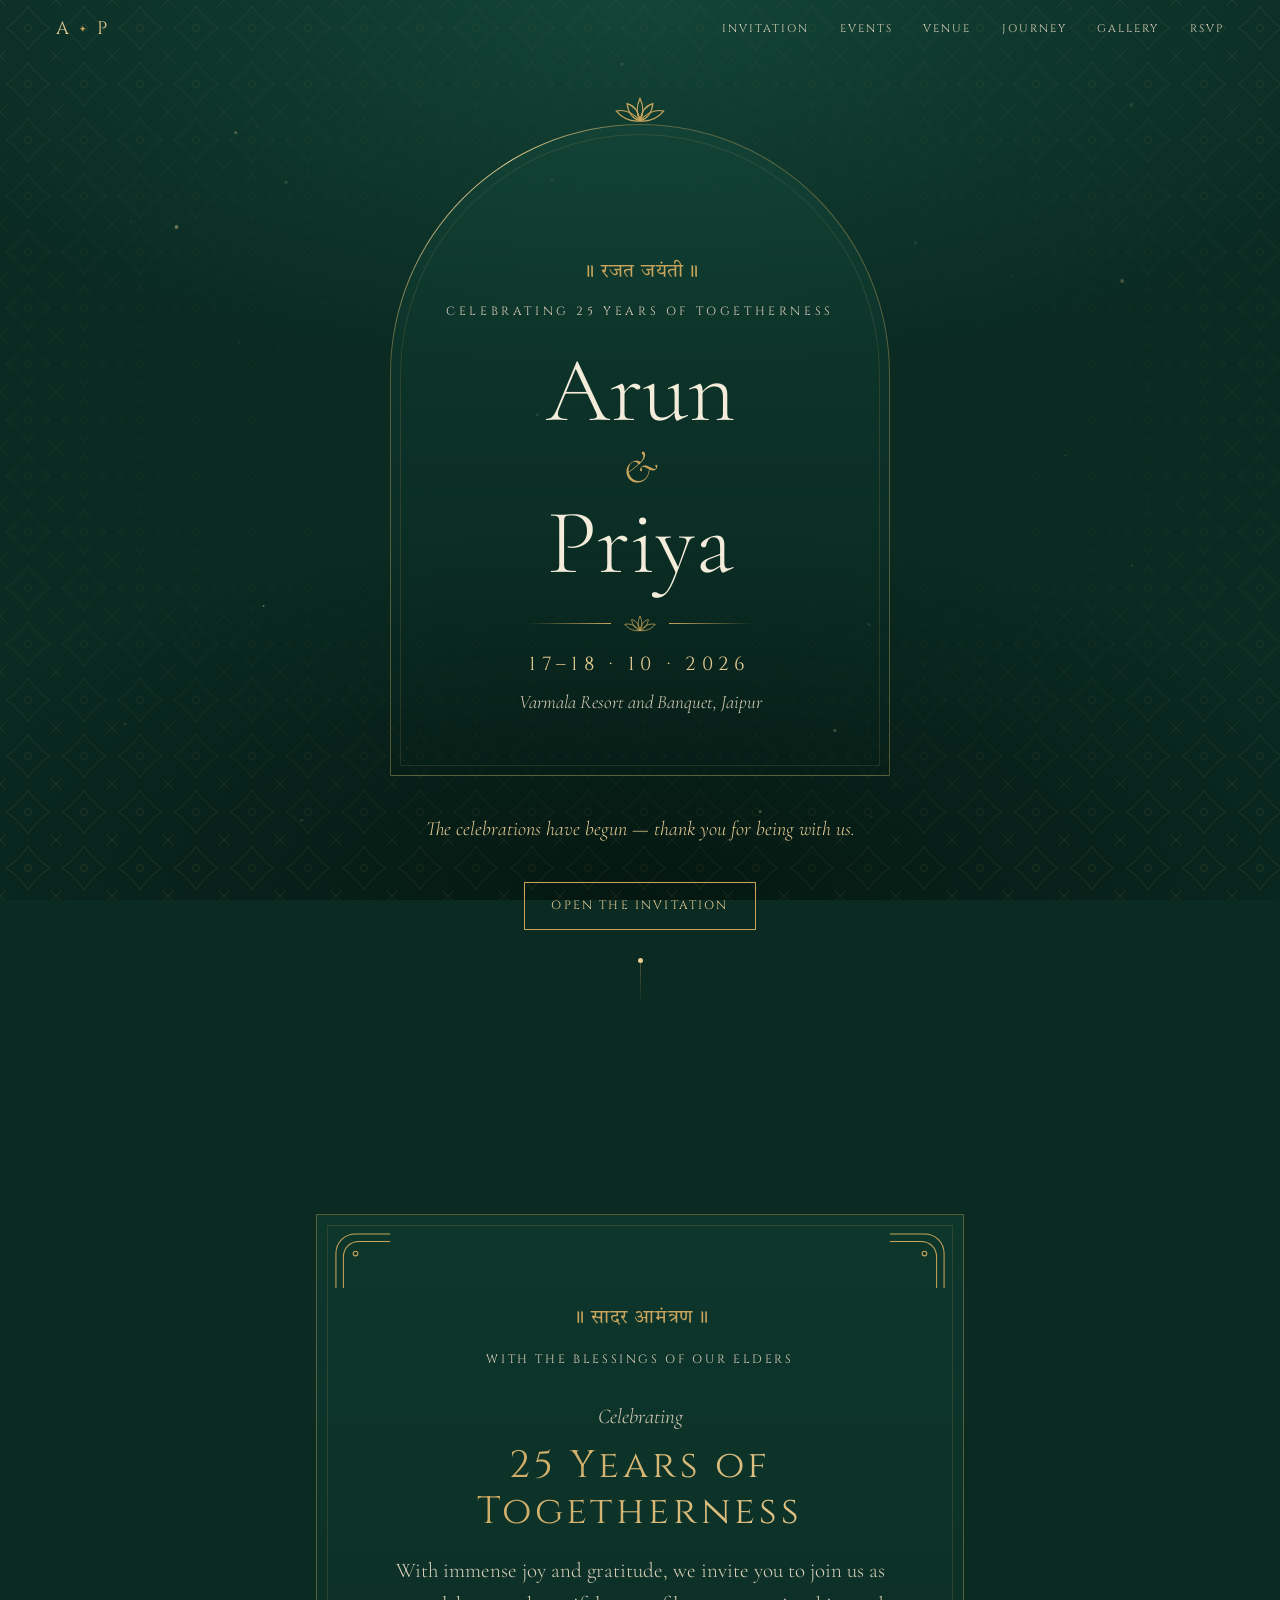
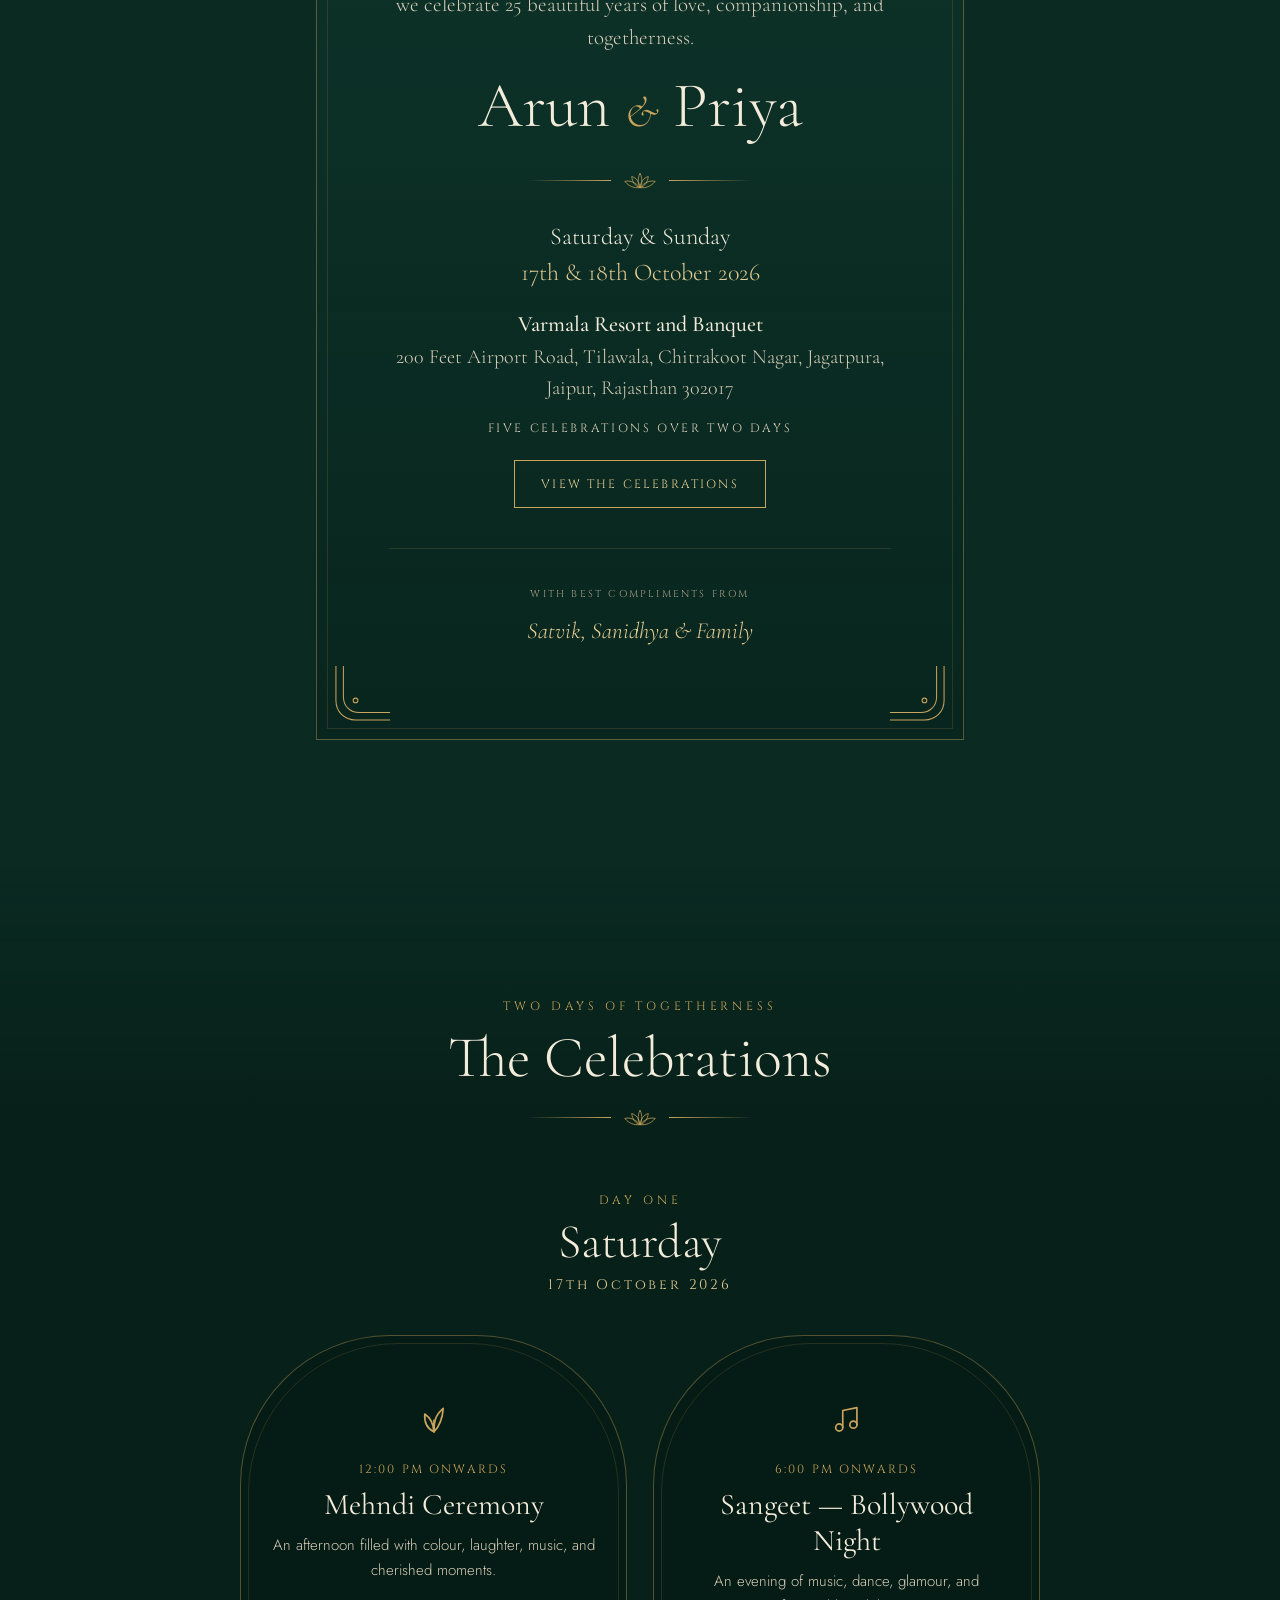
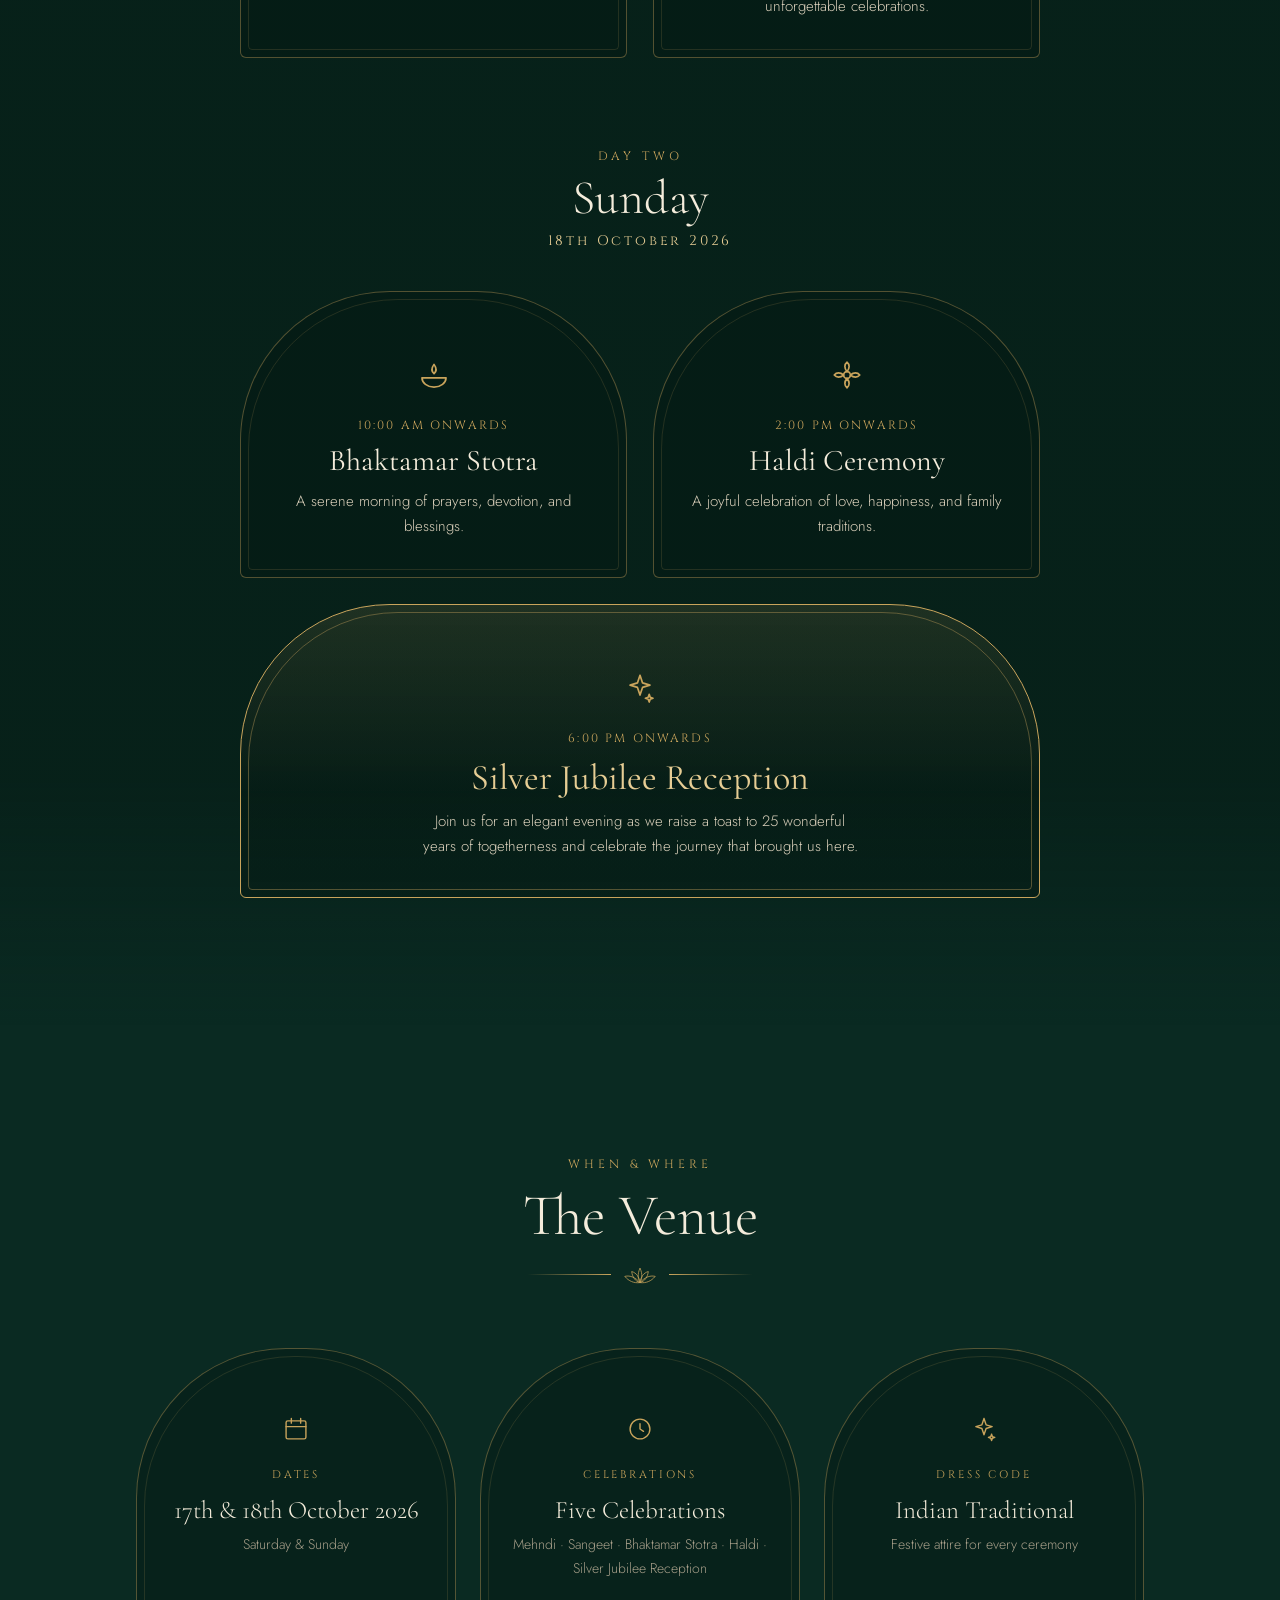
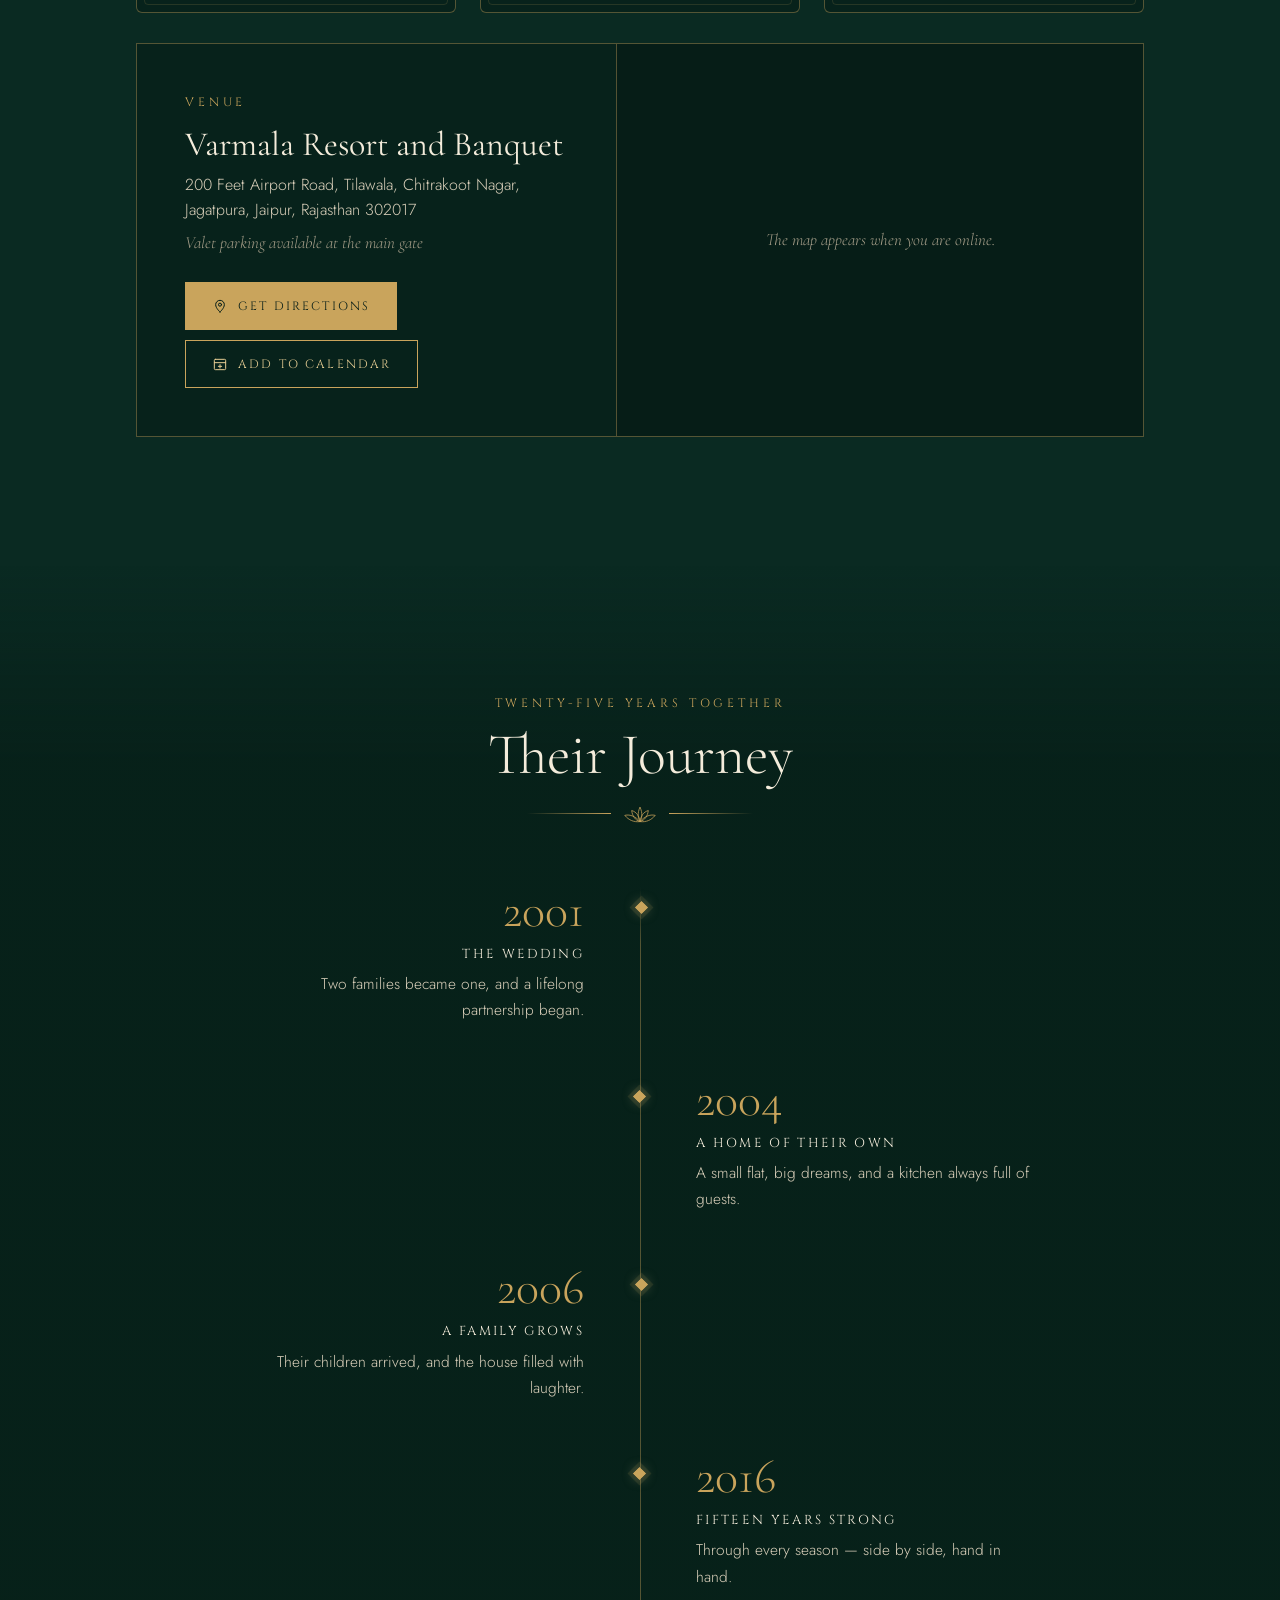
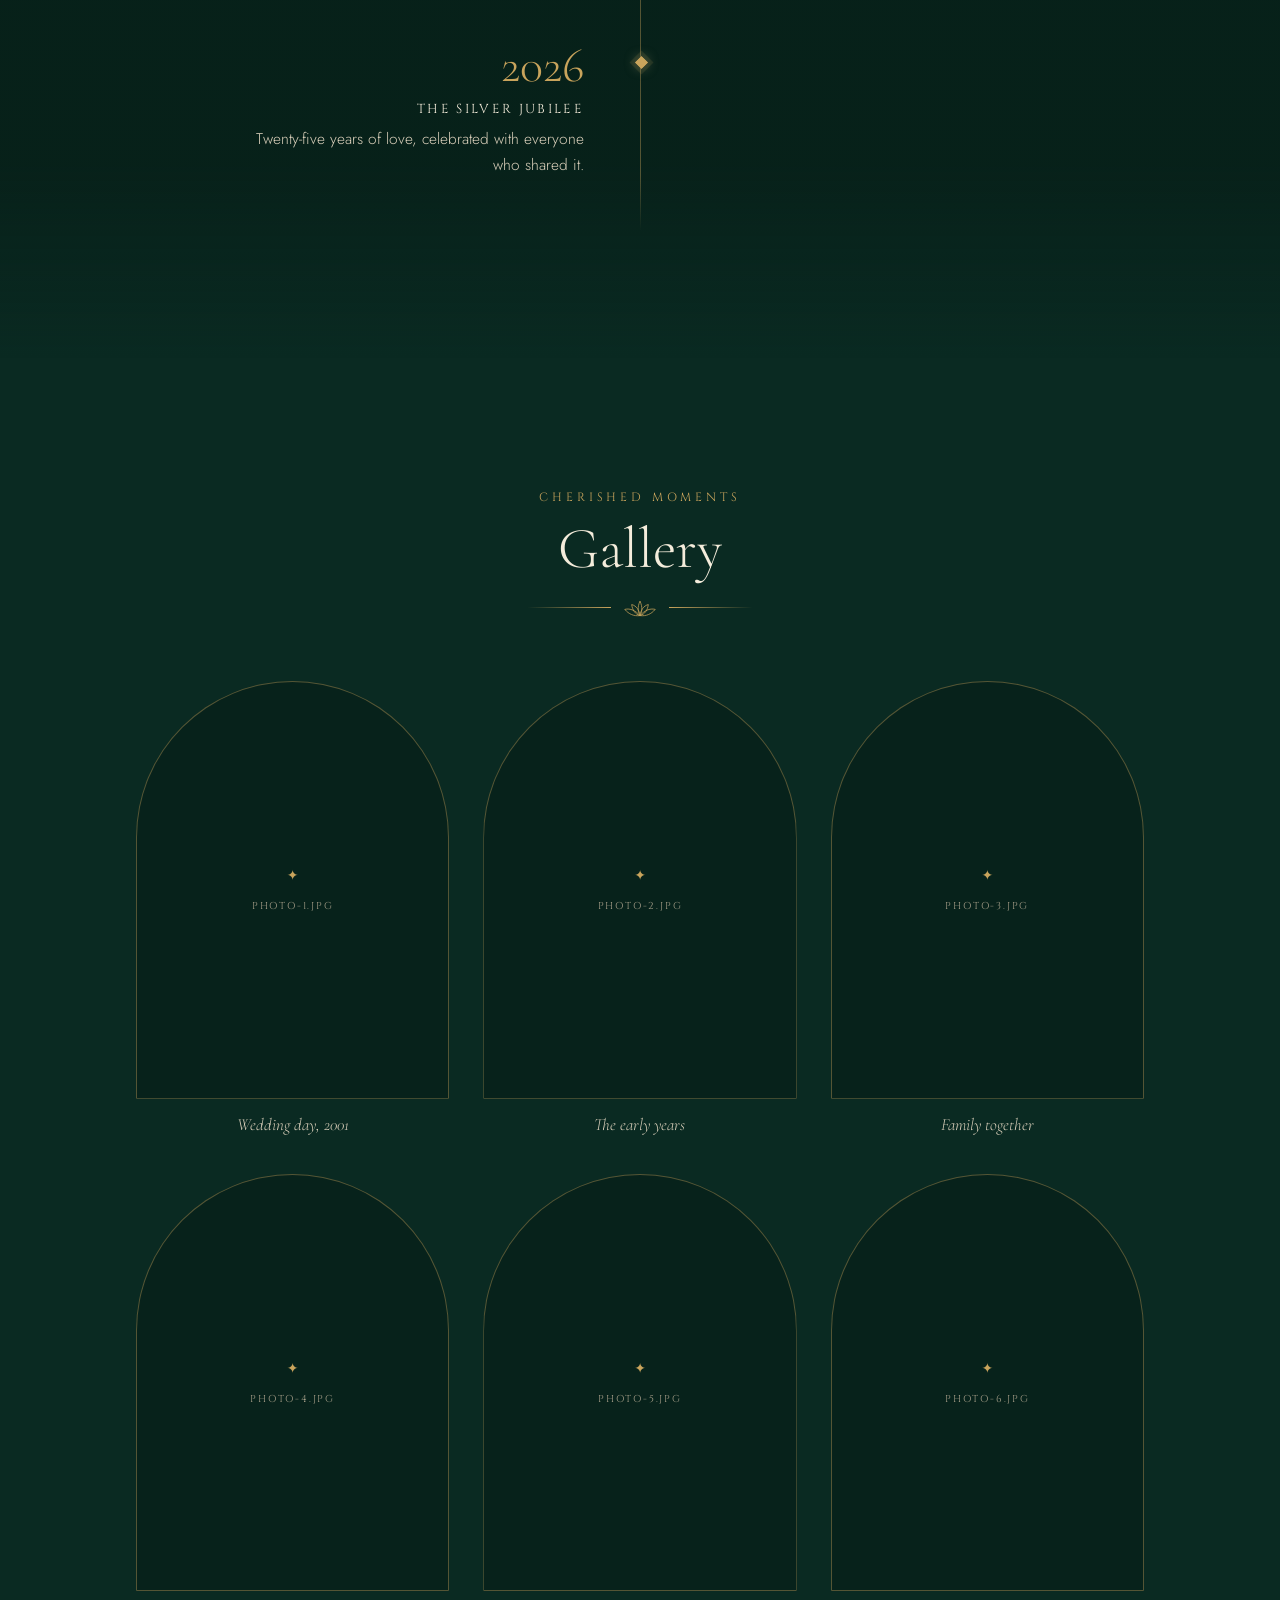
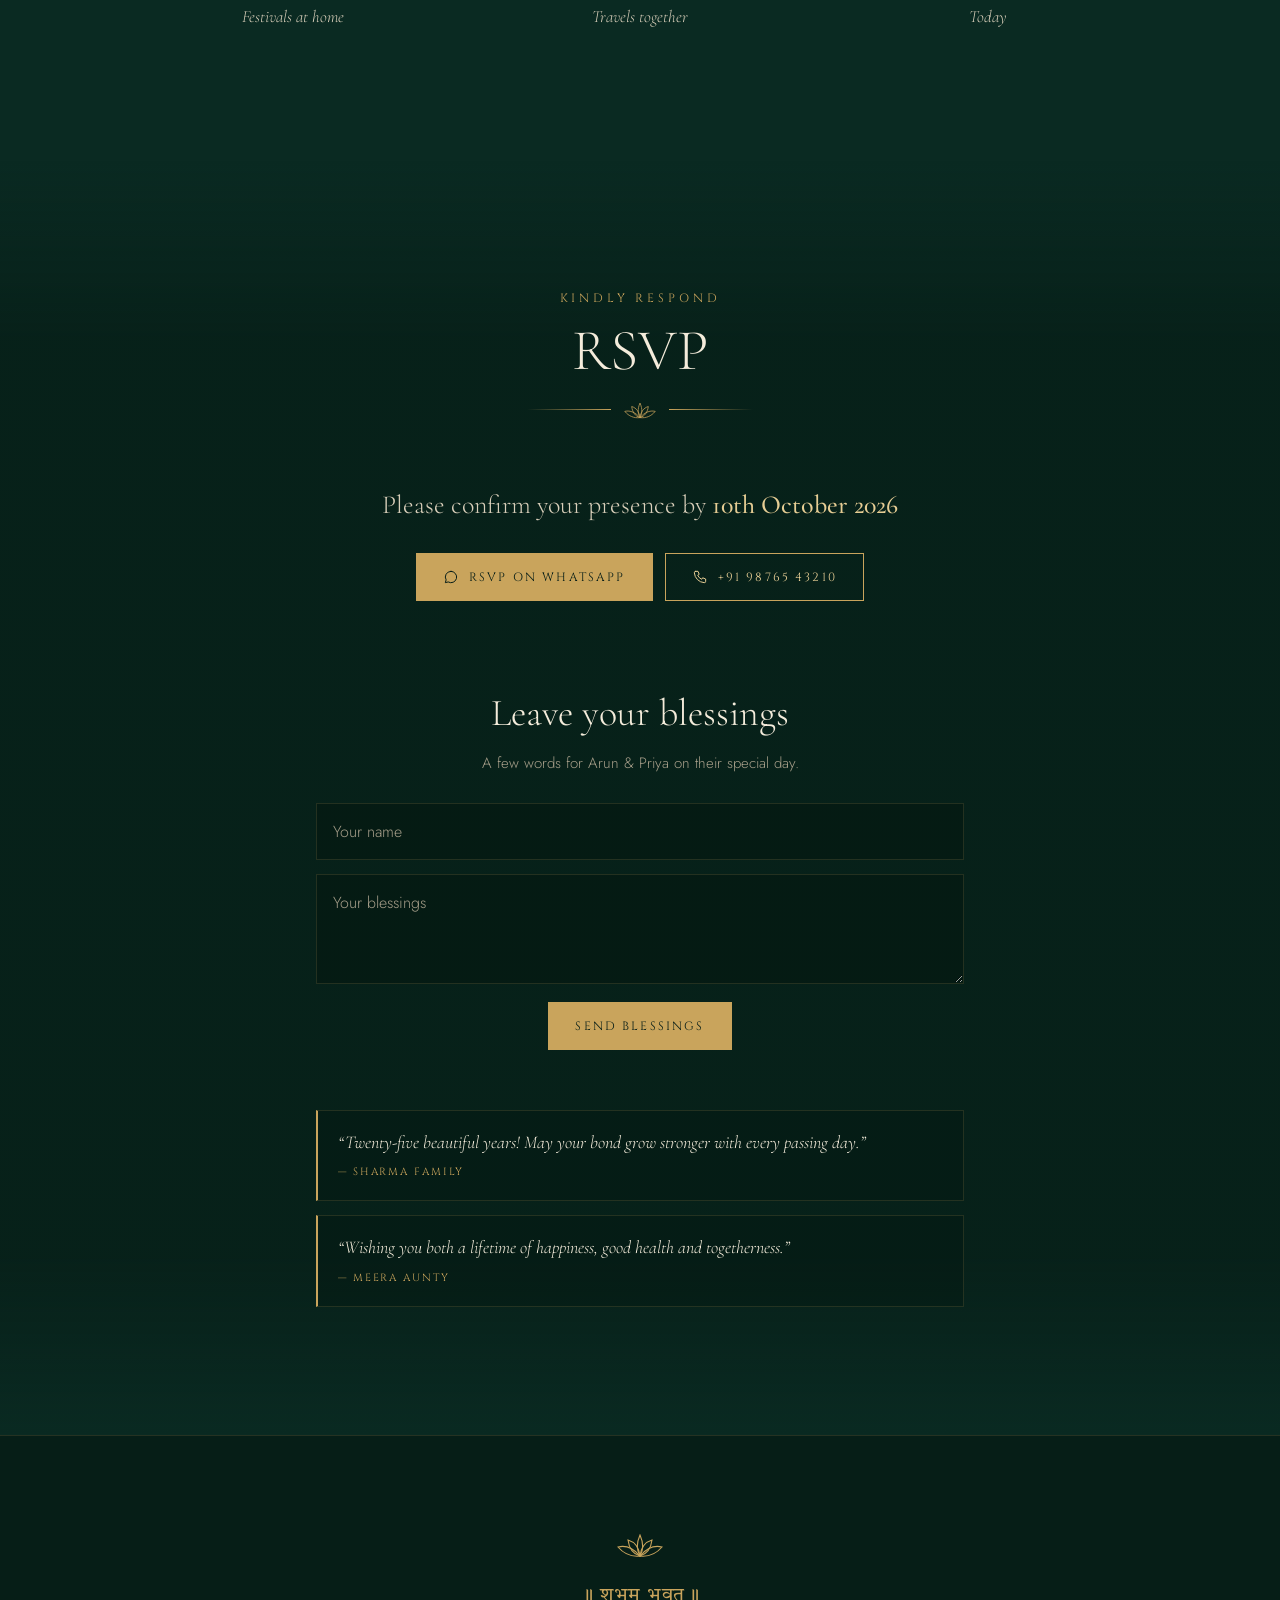
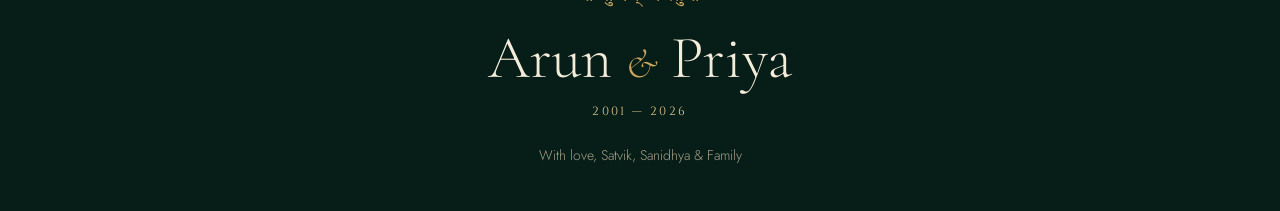
==== commit ff589a96: "Second commit" ====
--- a/index.html
+++ b/index.html
@@ -192,7 +192,7 @@
           <svg class="dcard__icon" viewBox="0 0 24 24" aria-hidden="true"><circle cx="12" cy="12" r="8.5"/><path d="M12 7.5V12l3 2"/></svg>
           <h3>Celebrations</h3>
           <p class="dcard__value" data-bind="eventsCount">Five Celebrations</p>
-          <p class="dcard__note" data-bind="eventsList">Mehndi · Sangeet · Bhaktambar Chants · Haldi · Silver Jubilee Reception</p>
+          <p class="dcard__note" data-bind="eventsList">Mehndi · Sangeet · Bhaktamar Stotra · Haldi · Silver Jubilee Reception</p>
         </div>
 
         <div class="dcard reveal">
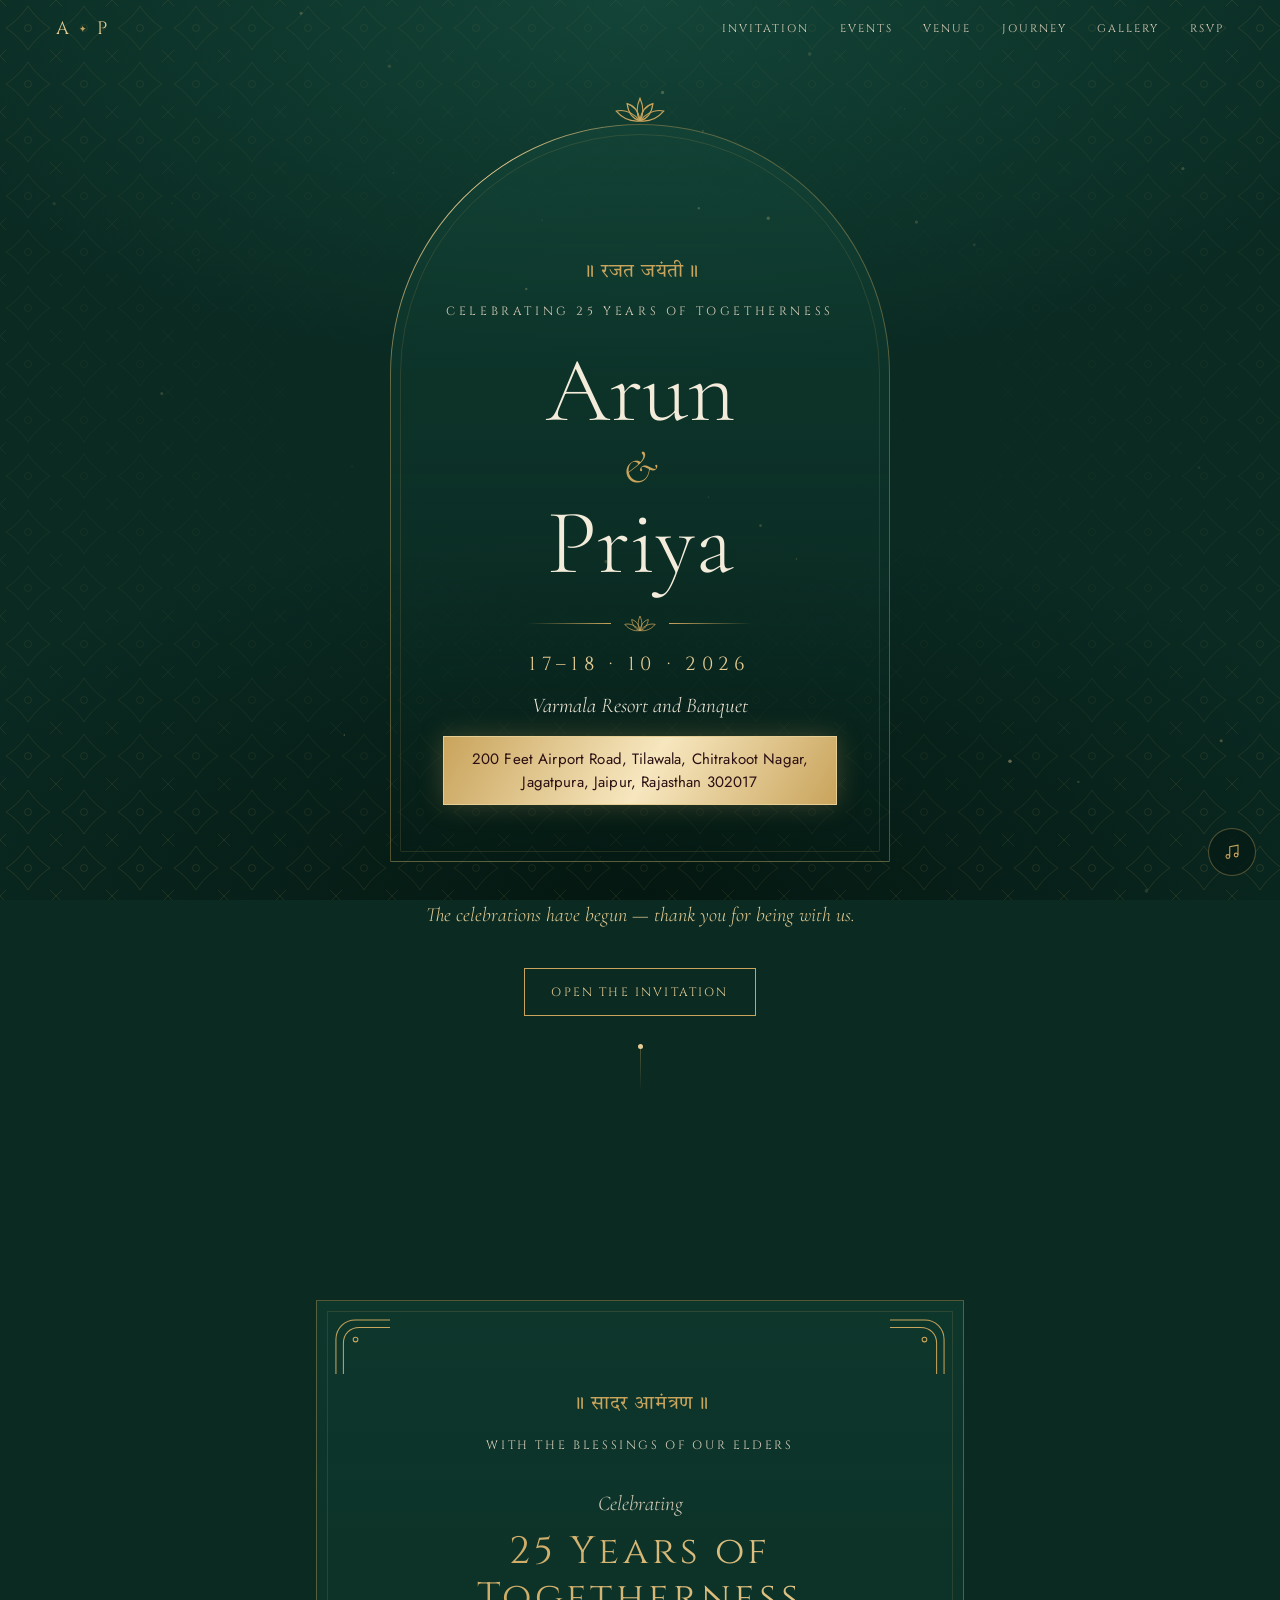
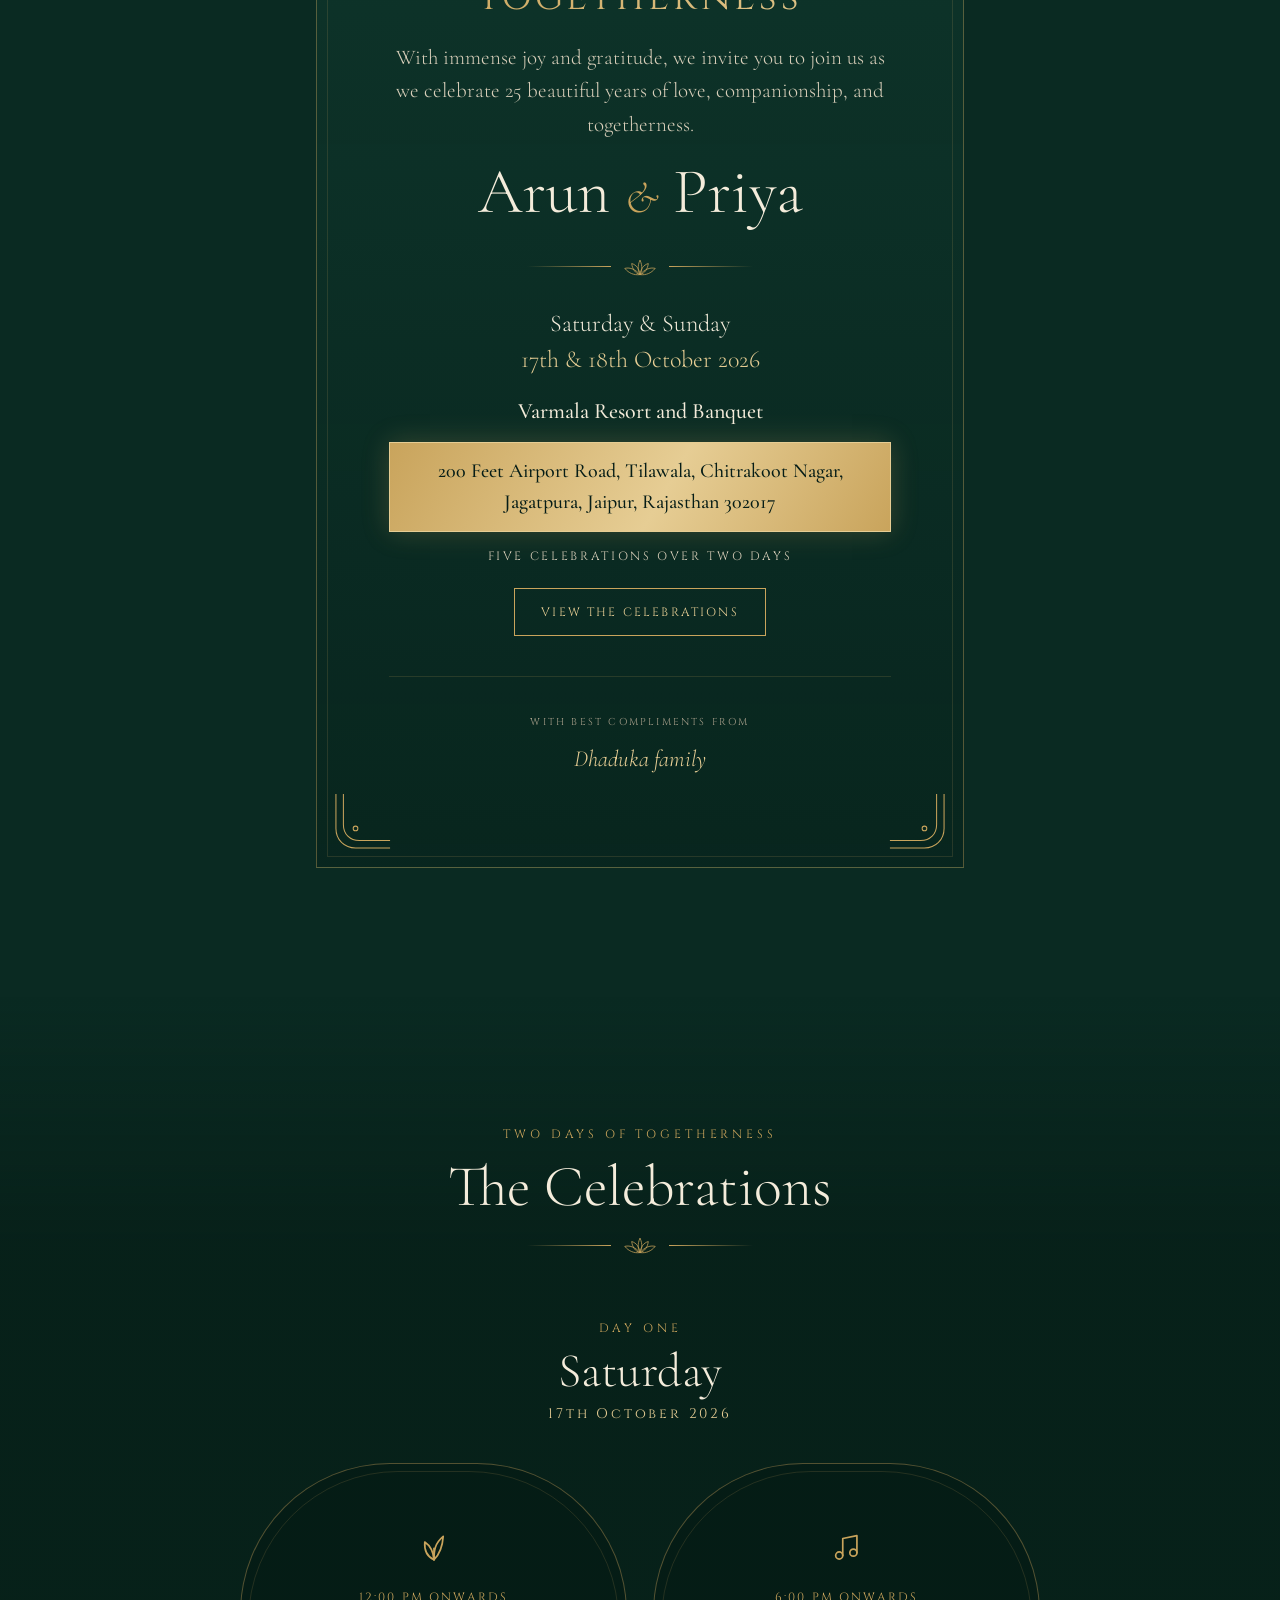
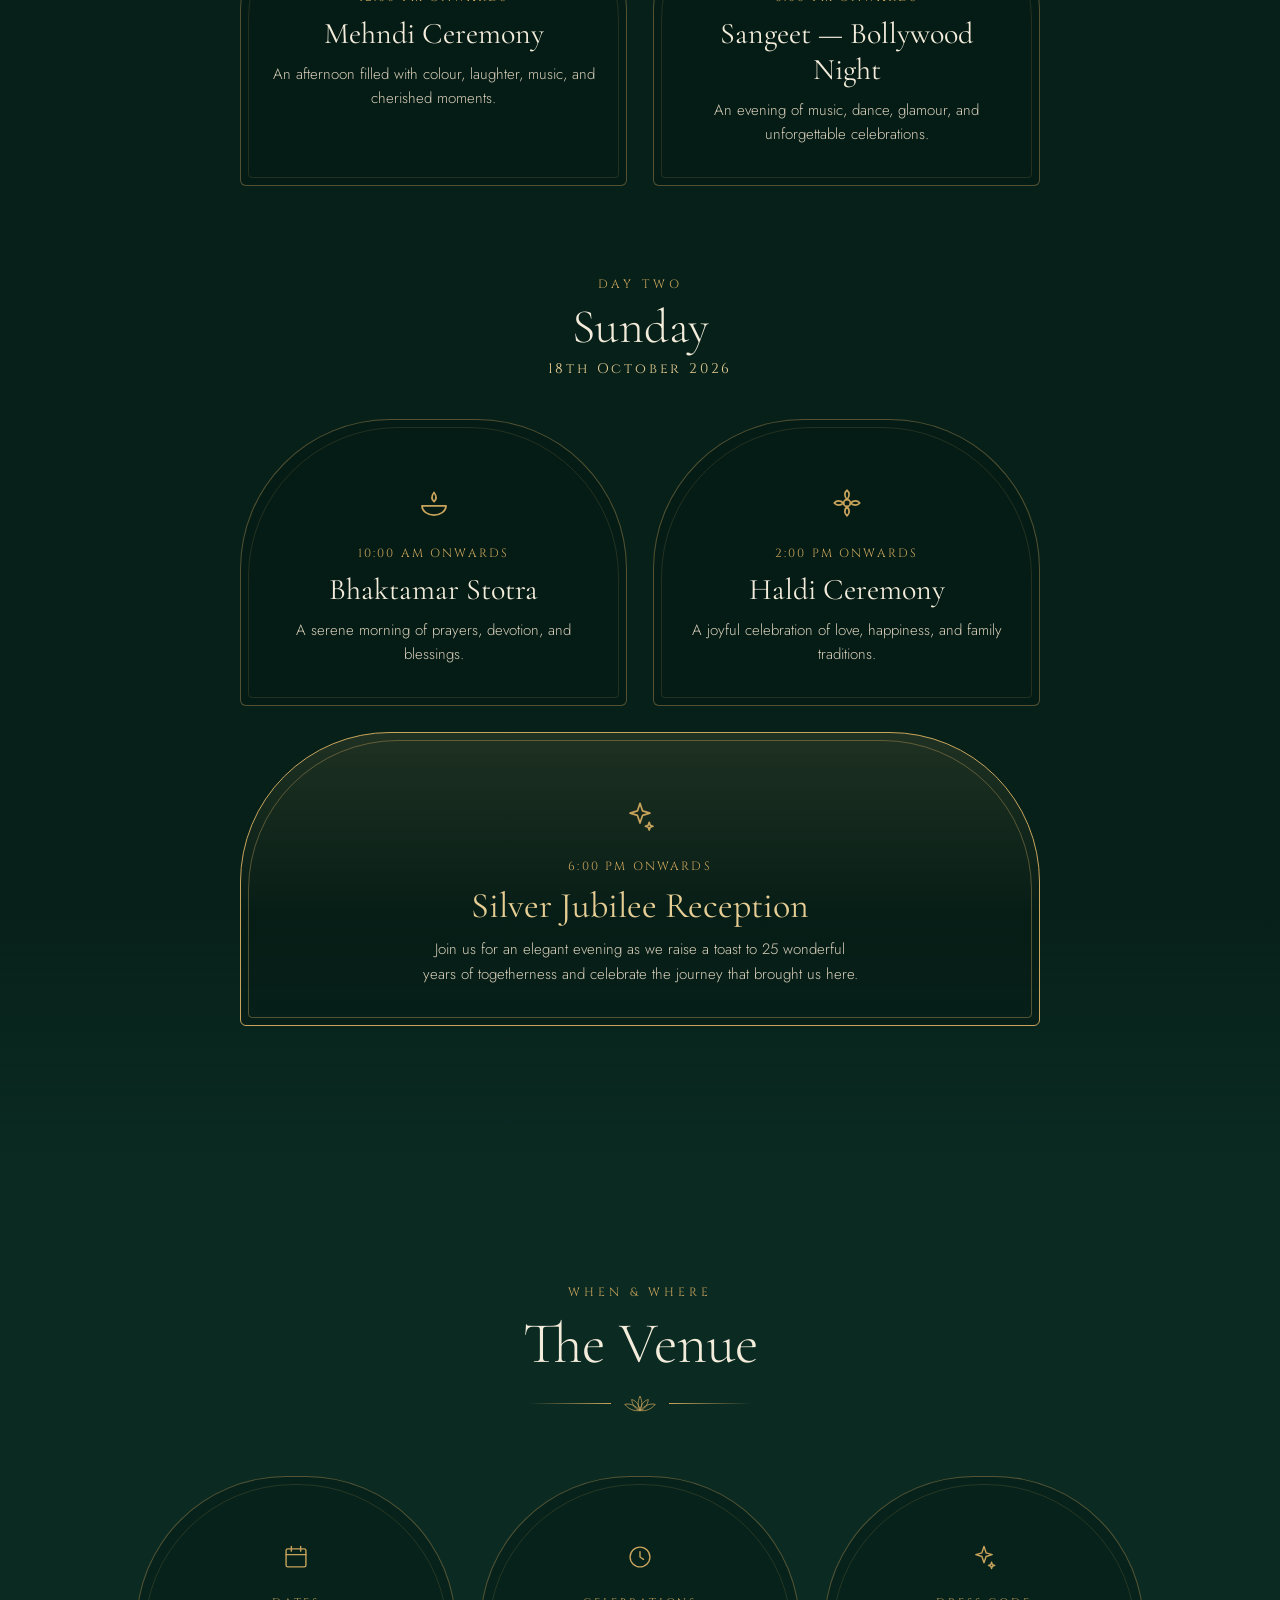
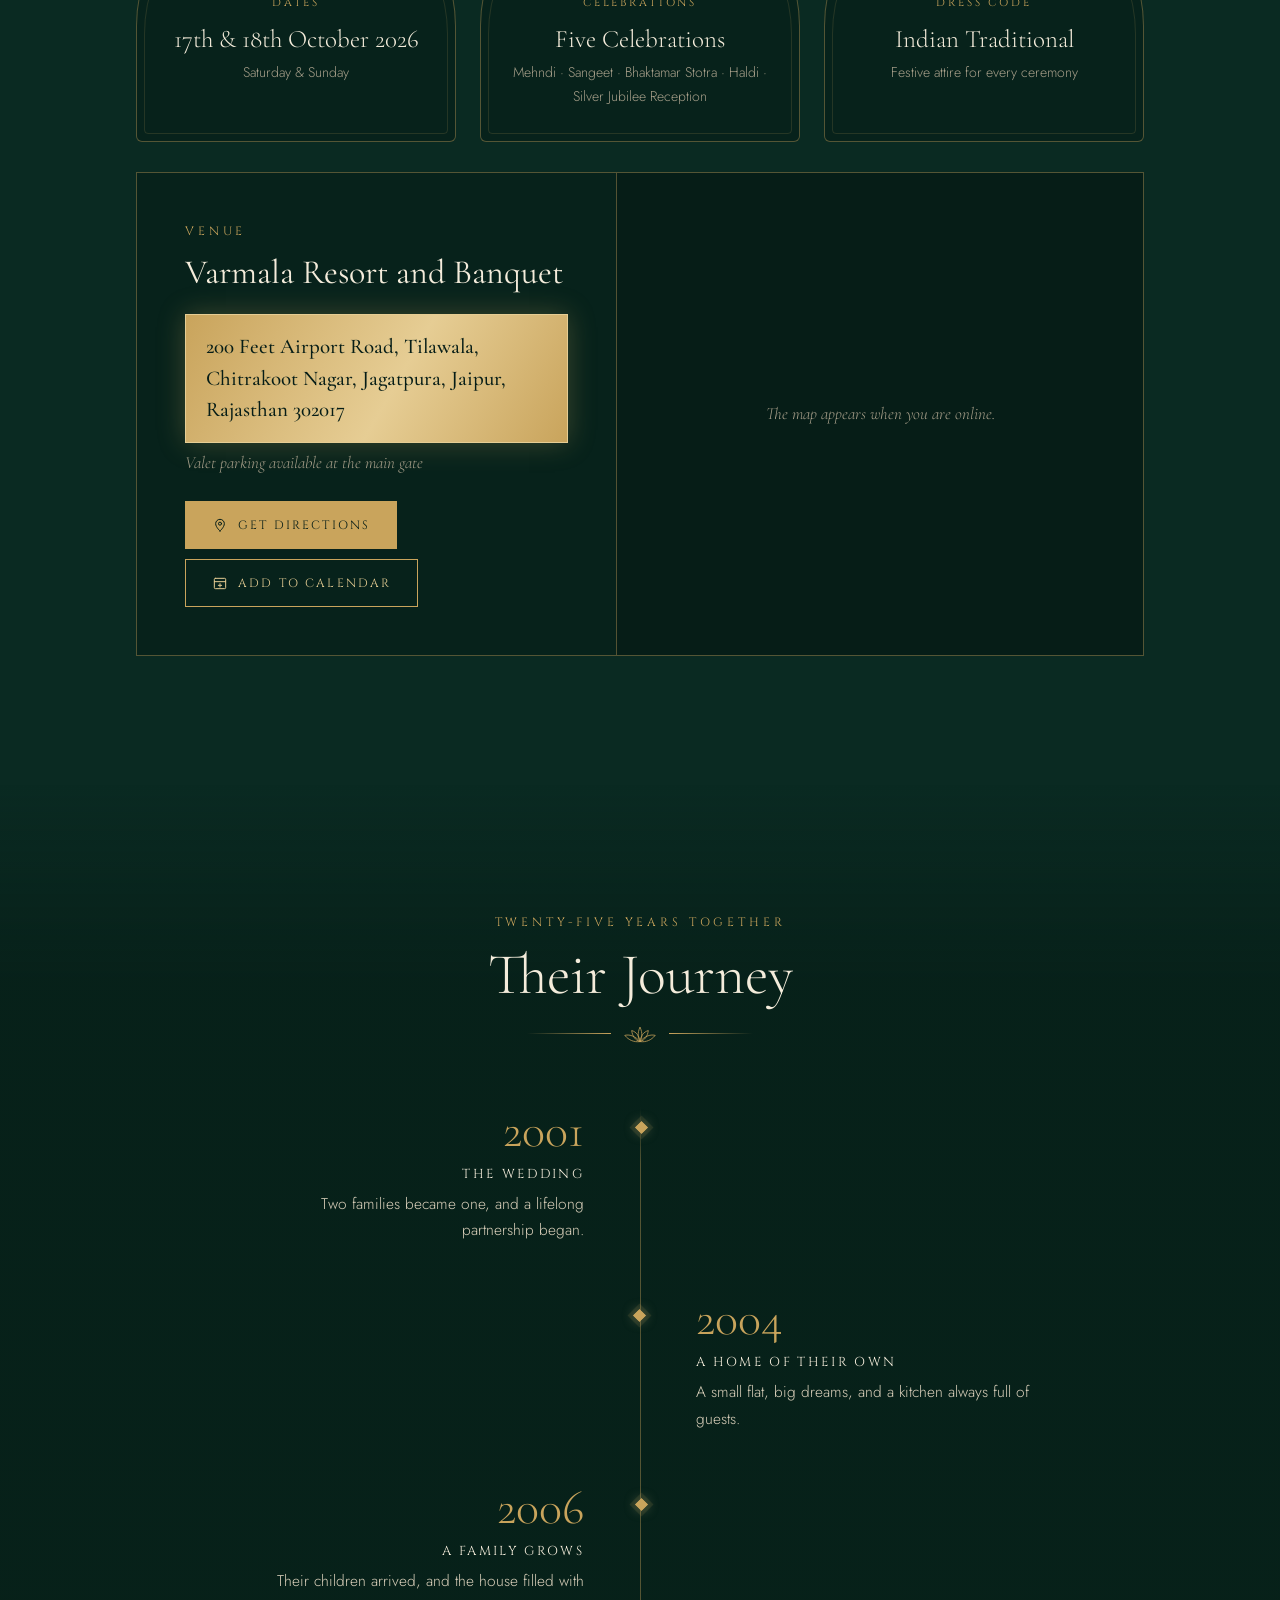
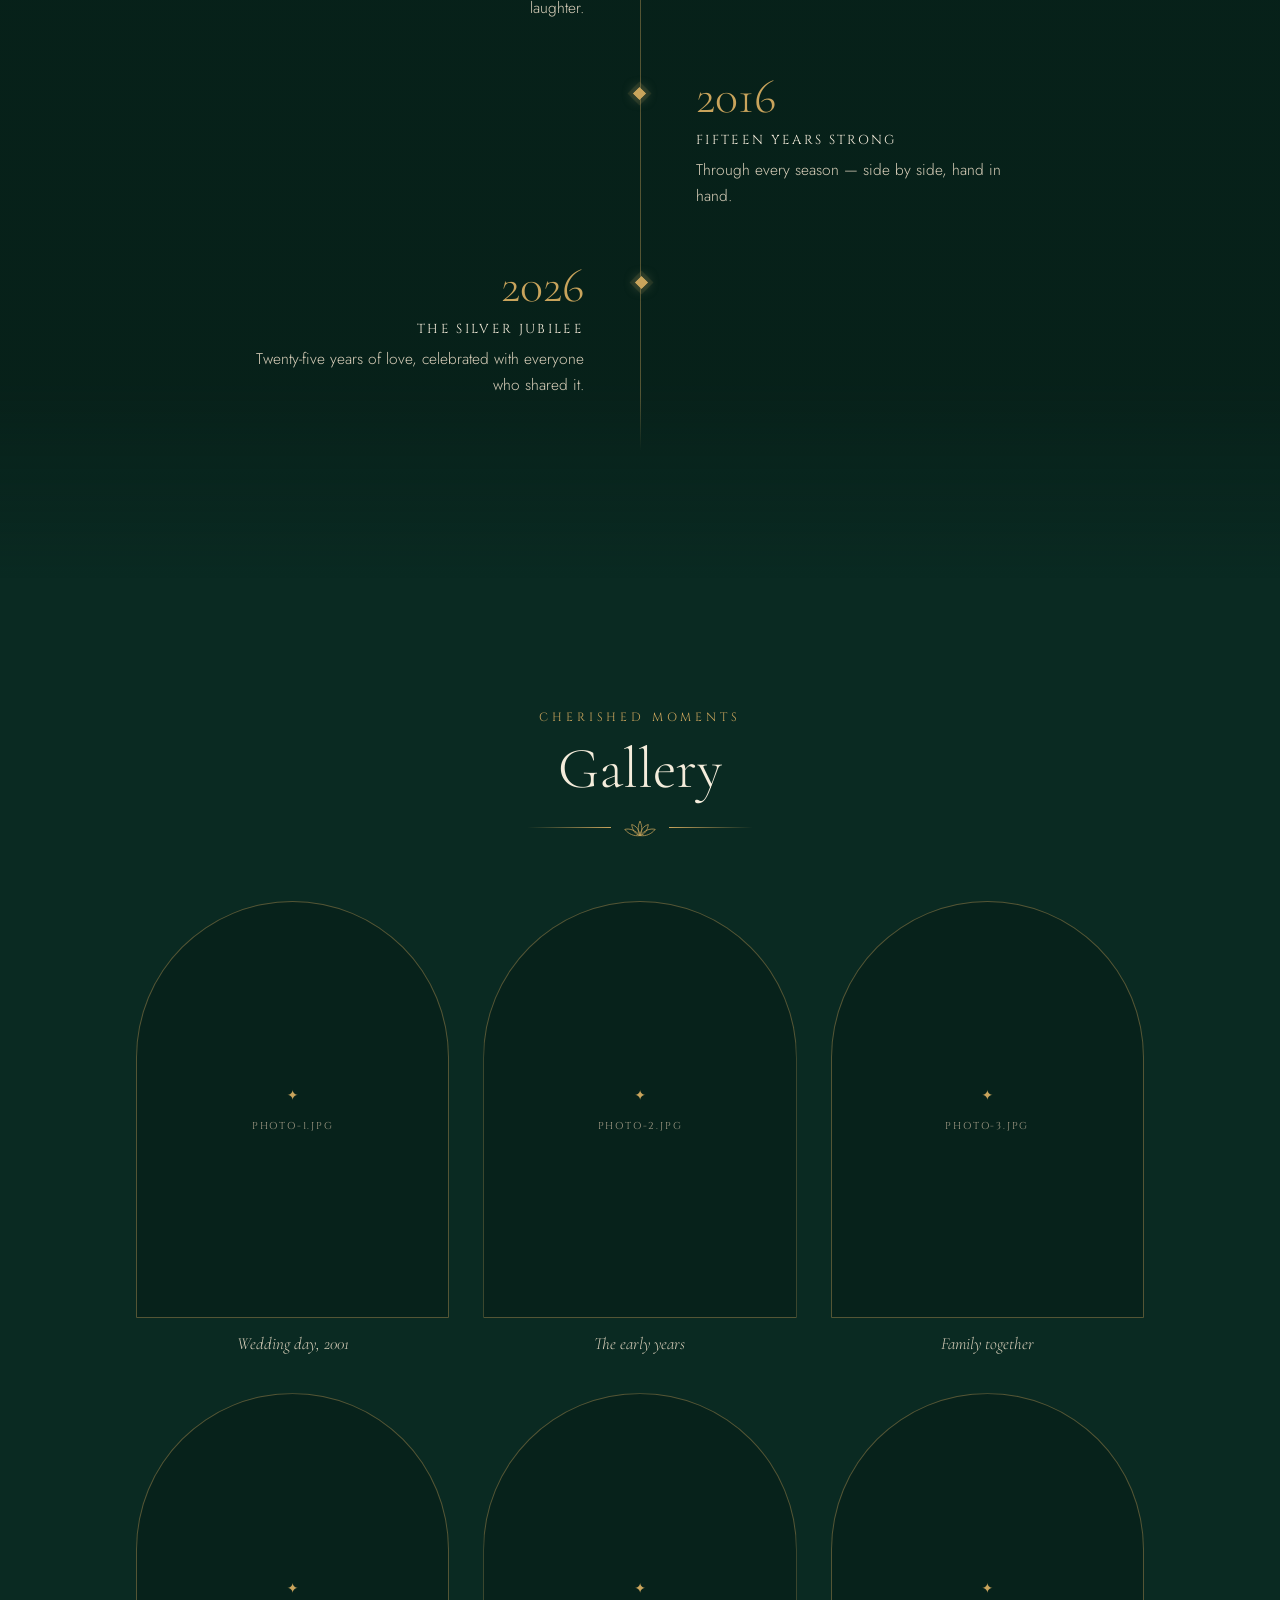
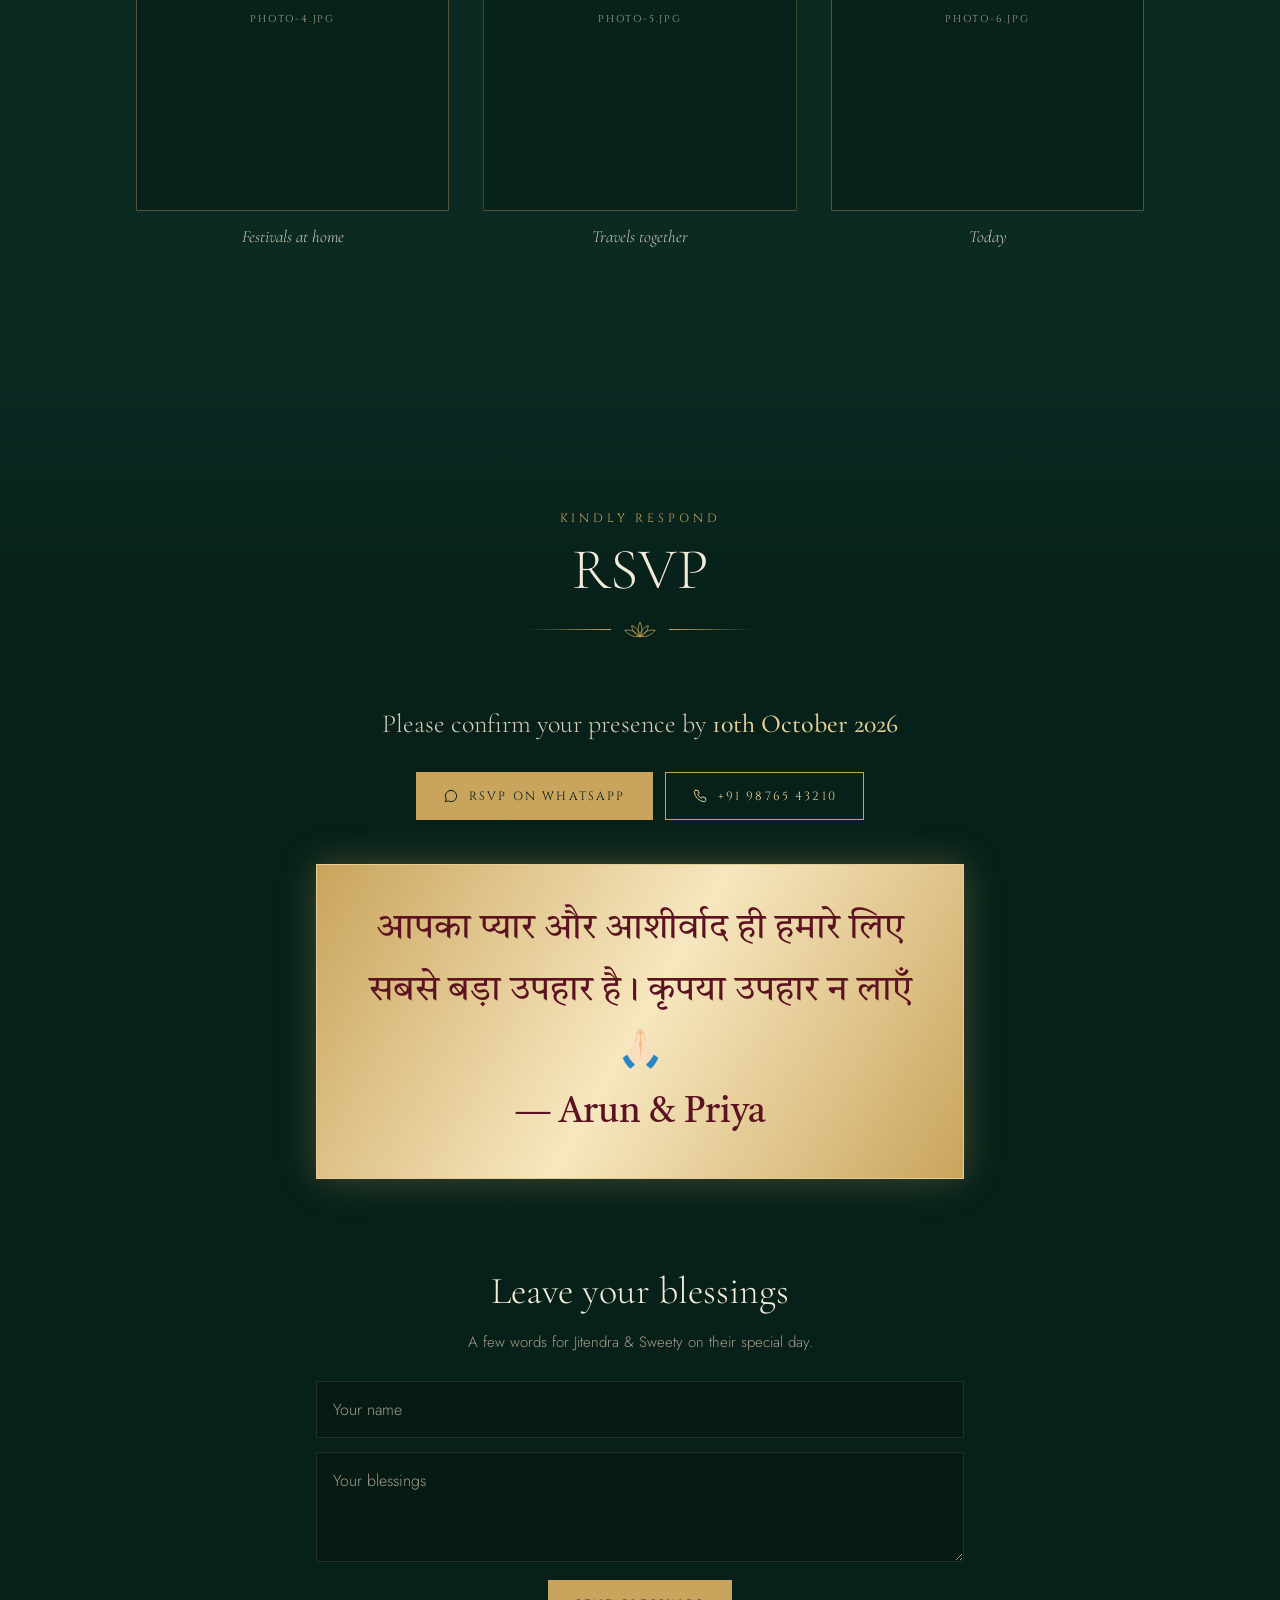
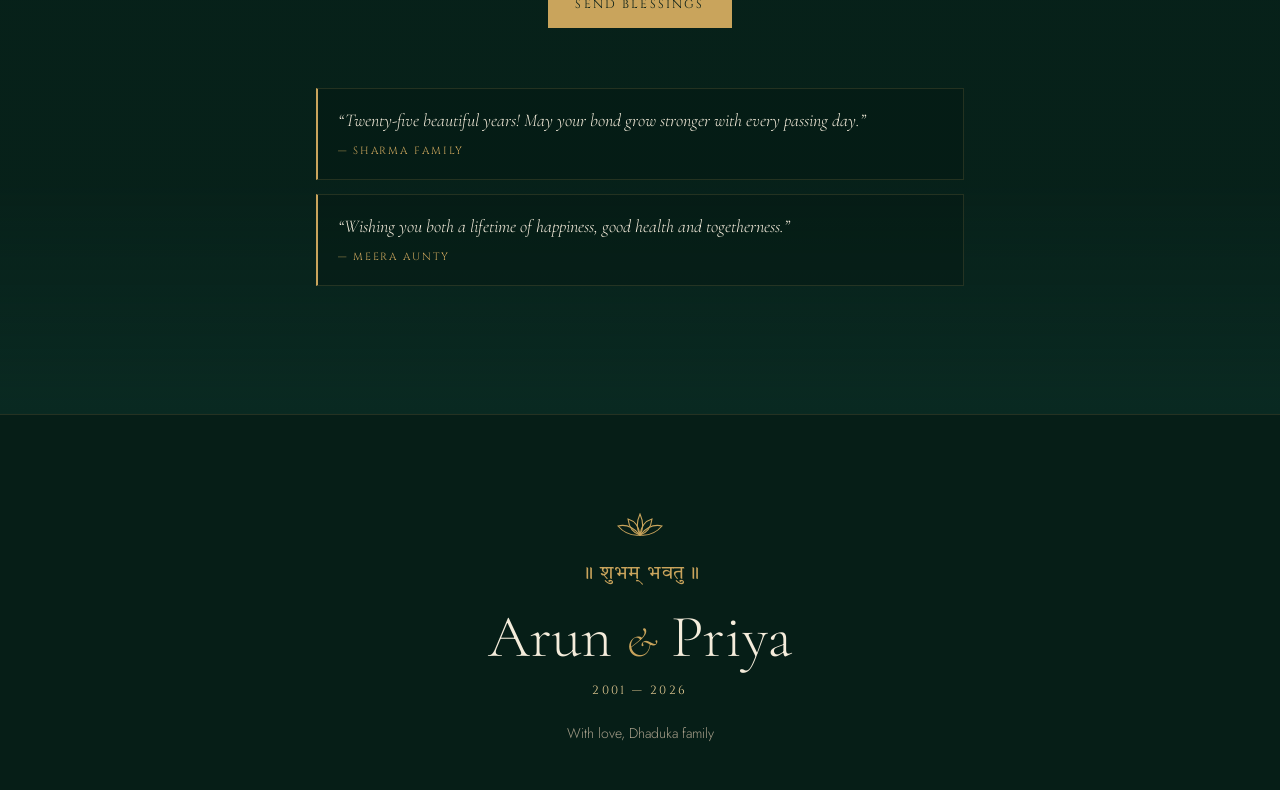
==== commit f26e630d: "Updations according to client" ====
--- a/index.html
+++ b/index.html
@@ -4,16 +4,16 @@
 <meta charset="UTF-8" />
 <script>document.documentElement.classList.replace('no-js', 'js');</script>
 <meta name="viewport" content="width=device-width, initial-scale=1, viewport-fit=cover" />
-<title>Arun &amp; Priya · Silver Jubilee</title>
-<meta name="description" content="Celebrating 25 years of togetherness — Arun &amp; Priya invite you to their Silver Jubilee celebrations on 17th &amp; 18th October 2026 at Varmala Resort and Banquet, Jaipur." />
+<title>Jitendra &amp; Sweety · Silver Jubilee</title>
+<meta name="description" content="Celebrating 25 years of togetherness — Jitendra &amp; Sweety invite you to their Silver Jubilee celebrations on 17th &amp; 18th October 2026 at Varmala Resort and Banquet, Jaipur." />
 <meta name="theme-color" content="#0A2A22" />
-<meta property="og:title" content="Arun &amp; Priya · Silver Jubilee" />
+<meta property="og:title" content="Jitendra &amp; Sweety · Silver Jubilee" />
 <meta property="og:description" content="Celebrating 25 Years of Togetherness · 17th &amp; 18th October 2026 · Varmala Resort and Banquet, Jaipur" />
 
 <link rel="preconnect" href="https://fonts.googleapis.com" />
 <link rel="preconnect" href="https://fonts.gstatic.com" crossorigin />
 <link href="https://fonts.googleapis.com/css2?family=Cinzel:wght@400;500&family=Cormorant+Garamond:ital,wght@0,300;0,400;0,500;1,300;1,400&family=Jost:wght@300;400&family=Tiro+Devanagari+Hindi&display=swap" rel="stylesheet" />
-<link rel="stylesheet" href="css/styles.css" />
+<link rel="stylesheet" href="css/styles.css?v=9" />
 <link rel="icon" href="favicon.svg" type="image/svg+xml" />
 </head>
 
@@ -85,15 +85,16 @@
       <p class="hero__kicker rise" style="--d:.7s">Celebrating 25 years of togetherness</p>
 
       <h1 class="hero__names" id="heroNames">
-        <span class="hero__name" data-bind="partner1">Arun</span>
+        <span class="hero__name" data-bind="partner1">Jitendra</span>
         <em class="rise" style="--d:1.15s">&amp;</em>
-        <span class="hero__name" data-bind="partner2">Priya</span>
+        <span class="hero__name" data-bind="partner2">Sweety</span>
       </h1>
 
       <div class="orn hero__orn" aria-hidden="true"><i></i><svg><use href="#lotus"/></svg><i></i></div>
 
       <p class="hero__date rise" style="--d:1.75s" data-bind="dateShort">17–18 · 10 · 2026</p>
-      <p class="hero__venue rise" style="--d:1.9s"><span data-bind="venue">Varmala Resort and Banquet</span>, <span data-bind="city">Jaipur</span></p>
+      <p class="hero__venue rise" style="--d:1.9s"><span data-bind="venue">Varmala Resort and Banquet</span></p>
+      <p class="hero__address rise" style="--d:2s" data-bind="address">200 Feet Airport Road, Tilawala, Chitrakoot Nagar, Jagatpura, Jaipur, Rajasthan 302017</p>
     </div>
 
     <div class="countdown rise" style="--d:2.05s" id="countdown">
@@ -132,7 +133,7 @@
         </p>
 
         <p class="invite__names">
-          <span data-bind="partner1">Arun</span> <em>&amp;</em> <span data-bind="partner2">Priya</span>
+          <span data-bind="partner1">Jitendra</span> <em>&amp;</em> <span data-bind="partner2">Sweety</span>
         </p>
 
         <div class="orn" aria-hidden="true"><i></i><svg><use href="#lotus"/></svg><i></i></div>
@@ -312,9 +313,14 @@
         </a>
       </div>
 
+      <div class="giftnote reveal">
+        <p class="giftnote__text" data-bind="giftNote">आपका प्यार और आशीर्वाद ही हमारे लिए सबसे बड़ा उपहार है। कृपया उपहार न लाएँ 🙏🏻</p>
+        <p class="giftnote__by">&mdash; <span data-bind="partner1">Jitendra</span> &amp; <span data-bind="partner2">Sweety</span></p>
+      </div>
+
       <div class="blessings reveal">
         <h3>Leave your blessings</h3>
-        <p>A few words for Arun &amp; Priya on their special day.</p>
+        <p>A few words for Jitendra &amp; Sweety on their special day.</p>
 
         <form class="wishform" id="wishForm" novalidate>
           <label class="sr" for="wishName">Your name</label>
@@ -335,7 +341,7 @@
 <footer class="footer">
   <svg class="footer__lotus" aria-hidden="true"><use href="#lotus"/></svg>
   <p class="deva">॥ शुभम् भवतु ॥</p>
-  <p class="footer__names"><span data-bind="partner1">Arun</span> <em>&amp;</em> <span data-bind="partner2">Priya</span></p>
+  <p class="footer__names"><span data-bind="partner1">Jitendra</span> <em>&amp;</em> <span data-bind="partner2">Sweety</span></p>
   <p class="footer__date"><span data-bind="weddingYear">2001</span> &mdash; <span data-bind="jubileeYear">2026</span></p>
   <p class="footer__note">With love, <span data-bind="hosts">Satvik, Sanidhya &amp; Family</span></p>
 </footer>
--- a/css/styles.css
+++ b/css/styles.css
@@ -260,10 +260,26 @@
   color:var(--gold-lt);
 }
 .hero__venue{
-  margin-top:6px;
+  margin-top:8px;
   font-family:var(--display);font-style:italic;
-  font-size:clamp(16px,3.6vw,19px);
-  color:var(--ivory-2);
+  font-size:clamp(17px,3.8vw,21px);
+  color:var(--ivory);
+}
+
+/* the address, highlighted in gold on the front page */
+.hero__address{
+  max-width:420px;
+  margin:12px auto 0;
+  padding:11px 16px;
+  font-family:var(--body);
+  font-size:clamp(12.5px,2.9vw,15px);
+  font-weight:400;
+  line-height:1.5;
+  letter-spacing:.01em;
+  color:#2A0E12;
+  background:linear-gradient(120deg,var(--gold) 0%,#F7E7BF 52%,var(--gold) 100%);
+  border:1px solid var(--gold-lt);
+  box-shadow:0 0 26px rgba(201,164,92,.28);
 }
 
 /* countdown */
@@ -358,6 +374,18 @@
   color:var(--ivory-2);
 }
 .invite__where strong{font-weight:500;font-size:1.1em;color:var(--ivory)}
+/* the same gold highlight on the invitation card */
+.invite__where span{
+  display:inline-block;
+  max-width:520px;
+  margin-top:14px;
+  padding:13px 20px;
+  font-weight:500;
+  color:var(--em-900);
+  background:linear-gradient(120deg,var(--gold) 0%,var(--gold-lt) 55%,var(--gold) 100%);
+  border:1px solid var(--gold-lt);
+  box-shadow:0 0 26px rgba(201,164,92,.24);
+}
 .invite__hosts{
   margin-top:clamp(30px,5vw,40px);
   padding-top:clamp(22px,4vw,28px);
@@ -424,7 +452,21 @@
   font-family:var(--display);font-weight:400;
   font-size:clamp(26px,5vw,34px);line-height:1.2;
 }
-.venue__addr{font-style:normal;font-size:16px;line-height:1.6;color:var(--ivory-2)}
+/* the address is the thing guests come back to look for — highlighted in gold leaf */
+.venue__addr{
+  align-self:stretch;
+  margin-top:14px;
+  padding:16px 20px;
+  font-style:normal;
+  font-family:var(--display);
+  font-weight:500;
+  font-size:clamp(18px,2.6vw,21px);
+  line-height:1.5;
+  color:var(--em-900);
+  background:linear-gradient(120deg,var(--gold) 0%,var(--gold-lt) 55%,var(--gold) 100%);
+  border:1px solid var(--gold-lt);
+  box-shadow:0 0 26px rgba(201,164,92,.28);
+}
 .venue__note{font-family:var(--display);font-style:italic;font-size:17px;color:var(--muted)}
 .venue__actions{display:flex;flex-wrap:wrap;gap:10px;margin-top:18px}
 
@@ -627,6 +669,22 @@
 .rsvp__text{font-family:var(--display);font-size:clamp(20px,4.4vw,26px);color:var(--ivory-2)}
 .rsvp__text strong{font-weight:500;color:var(--gold-lt)}
 .rsvp__actions{display:flex;flex-wrap:wrap;justify-content:center;gap:12px;margin-top:26px}
+
+/* "no gifts" note — large Devanagari, dark ink on gold so it cannot be missed */
+.giftnote{
+  max-width:720px;
+  margin:clamp(30px,5vw,44px) auto 0;
+  padding:clamp(22px,4vw,34px) clamp(20px,4vw,38px);
+  font-family:var(--deva);
+  font-size:clamp(24px,5.4vw,36px);
+  line-height:1.7;
+  font-weight:500;
+  color:#5C1220;
+  text-align:center;
+  background:linear-gradient(120deg,var(--gold) 0%,#F7E7BF 50%,var(--gold) 100%);
+  border:1px solid var(--gold-lt);
+  box-shadow:0 0 34px rgba(201,164,92,.3);
+}
 
 .blessings{margin-top:clamp(56px,8vw,80px)}
 .blessings h3{font-family:var(--display);font-weight:300;font-size:clamp(28px,5.4vw,38px)}
